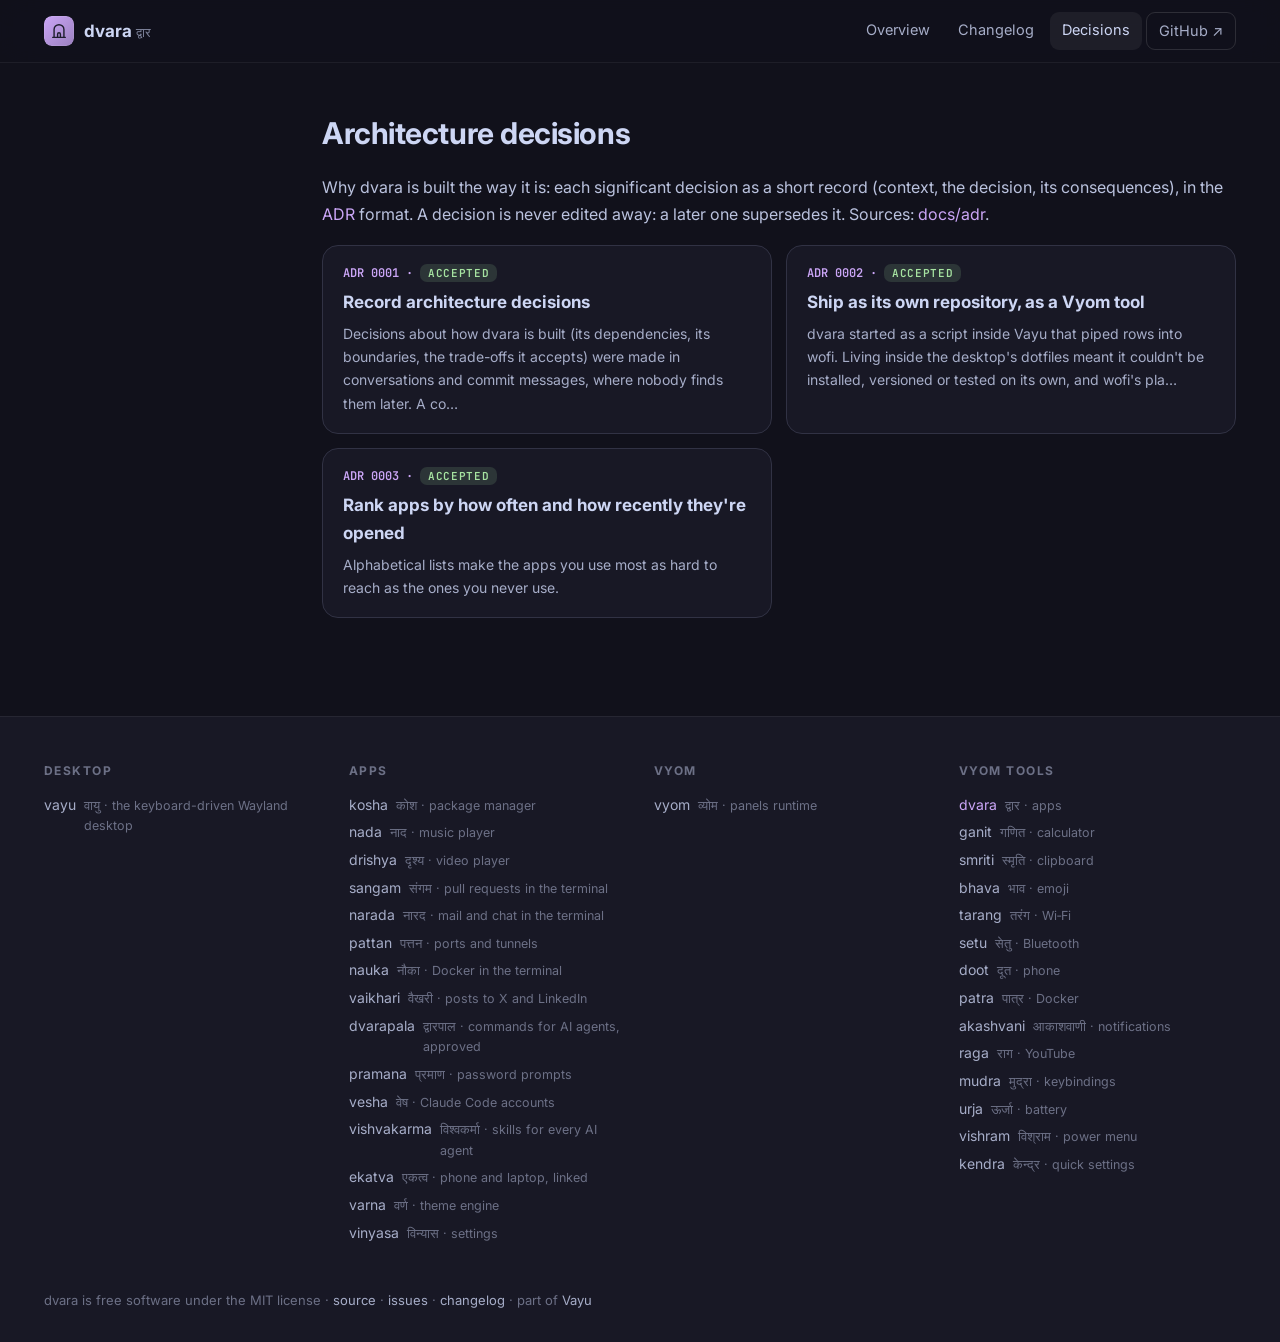
==== docs/adr/index.html @ 8b4deb05 "New names for five tools: akashvani, vishvakarma, dvarapala, narada, vaikhari suchana is akashvani, " ====
<!doctype html>
<html lang="en">
<head>
<meta charset="utf-8">
<meta name="viewport" content="width=device-width, initial-scale=1">
<title>Decisions · dvara</title>
<meta name="description" content="App launcher: your most-used apps first, app actions, running windows, run a command.">
<meta property="og:title" content="Decisions · dvara">
<meta property="og:description" content="App launcher: your most-used apps first, app actions, running windows, run a command.">
<meta name="theme-color" content="#11111b">
<link rel="icon" href="../assets/logo.svg" type="image/svg+xml">
<link rel="preconnect" href="https://fonts.googleapis.com">
<link href="https://fonts.googleapis.com/css2?family=Inter:wght@400;500;600;700;800&family=JetBrains+Mono:wght@400;600&display=swap" rel="stylesheet">
<link rel="stylesheet" href="../assets/site.css">
<style>:root{--accent:#cba6f7;--glow:#cba6f733}</style>
</head>
<body>
<header class="top"><div class="in">
<a class="brand" href="../index.html"><img src="../assets/logo.svg" alt=""><span>dvara <small>द्वार</small></span></a>
<nav><a href="../index.html" class="">Overview</a><a href="../changelog.html" class="">Changelog</a><a href="../adr/index.html" class="on hide">Decisions</a><a class="gh" href="https://github.com/Theyashsawarkar/dvara">GitHub ↗</a></nav></div></header>

<div class="wrap"><aside class="toc"></aside><article>
<h2>Architecture decisions</h2><p>Why dvara is built the way it is: each significant decision as a short record (context, the decision, its consequences), in the <a href="https://cognitect.com/blog/2011/11/15/documenting-architecture-decisions">ADR</a> format. A decision is never edited away: a later one supersedes it. Sources: <a href="https://github.com/Theyashsawarkar/dvara/tree/main/docs/adr">docs/adr</a>.</p><div class="cards"><a class="card" href="0001-record-architecture-decisions.html"><div class="n">ADR 0001 · <span class="status accepted">Accepted</span></div><h3>Record architecture decisions</h3><p>Decisions about how dvara is built (its dependencies, its boundaries, the trade-offs it accepts) were made in conversations and commit messages, where nobody finds them later. A co…</p></a><a class="card" href="0002-own-repository-as-a-vyom-tool.html"><div class="n">ADR 0002 · <span class="status accepted">Accepted</span></div><h3>Ship as its own repository, as a Vyom tool</h3><p>dvara started as a script inside Vayu that piped rows into wofi. Living inside the desktop&#x27;s dotfiles meant it couldn&#x27;t be installed, versioned or tested on its own, and wofi&#x27;s pla…</p></a><a class="card" href="0003-rank-by-frecency.html"><div class="n">ADR 0003 · <span class="status accepted">Accepted</span></div><h3>Rank apps by how often and how recently they&#x27;re opened</h3><p>Alphabetical lists make the apps you use most as hard to reach as the ones you never use.</p></a></div>
</article></div>
<footer><div class="in"><div><h4>Desktop</h4><a href="https://theyashsawarkar.github.io/vayu/" class="">vayu <span>वायु · the keyboard-driven Wayland desktop</span></a></div><div><h4>Apps</h4><a href="https://theyashsawarkar.github.io/kosha/" class="">kosha <span>कोश · package manager</span></a><a href="https://theyashsawarkar.github.io/nada/" class="">nada <span>नाद · music player</span></a><a href="https://theyashsawarkar.github.io/drishya/" class="">drishya <span>दृश्य · video player</span></a><a href="https://theyashsawarkar.github.io/sangam/" class="">sangam <span>संगम · pull requests in the terminal</span></a><a href="https://theyashsawarkar.github.io/narada/" class="">narada <span>नारद · mail and chat in the terminal</span></a><a href="https://theyashsawarkar.github.io/pattan/" class="">pattan <span>पत्तन · ports and tunnels</span></a><a href="https://theyashsawarkar.github.io/nauka/" class="">nauka <span>नौका · Docker in the terminal</span></a><a href="https://theyashsawarkar.github.io/vaikhari/" class="">vaikhari <span>वैखरी · posts to X and LinkedIn</span></a><a href="https://theyashsawarkar.github.io/dvarapala/" class="">dvarapala <span>द्वारपाल · commands for AI agents, approved</span></a><a href="https://theyashsawarkar.github.io/pramana/" class="">pramana <span>प्रमाण · password prompts</span></a><a href="https://theyashsawarkar.github.io/vesha/" class="">vesha <span>वेष · Claude Code accounts</span></a><a href="https://theyashsawarkar.github.io/vishvakarma/" class="">vishvakarma <span>विश्वकर्मा · skills for every AI agent</span></a><a href="https://theyashsawarkar.github.io/ekatva/" class="">ekatva <span>एकत्व · phone and laptop, linked</span></a><a href="https://theyashsawarkar.github.io/varna/" class="">varna <span>वर्ण · theme engine</span></a><a href="https://theyashsawarkar.github.io/vinyasa/" class="">vinyasa <span>विन्यास · settings</span></a></div><div><h4>Vyom</h4><a href="https://theyashsawarkar.github.io/vyom/" class="">vyom <span>व्योम · panels runtime</span></a></div><div><h4>Vyom tools</h4><a href="https://theyashsawarkar.github.io/dvara/" class="me">dvara <span>द्वार · apps</span></a><a href="https://theyashsawarkar.github.io/ganit/" class="">ganit <span>गणित · calculator</span></a><a href="https://theyashsawarkar.github.io/smriti/" class="">smriti <span>स्मृति · clipboard</span></a><a href="https://theyashsawarkar.github.io/bhava/" class="">bhava <span>भाव · emoji</span></a><a href="https://theyashsawarkar.github.io/tarang/" class="">tarang <span>तरंग · Wi‑Fi</span></a><a href="https://theyashsawarkar.github.io/setu/" class="">setu <span>सेतु · Bluetooth</span></a><a href="https://theyashsawarkar.github.io/doot/" class="">doot <span>दूत · phone</span></a><a href="https://theyashsawarkar.github.io/patra/" class="">patra <span>पात्र · Docker</span></a><a href="https://theyashsawarkar.github.io/akashvani/" class="">akashvani <span>आकाशवाणी · notifications</span></a><a href="https://theyashsawarkar.github.io/raga/" class="">raga <span>राग · YouTube</span></a><a href="https://theyashsawarkar.github.io/mudra/" class="">mudra <span>मुद्रा · keybindings</span></a><a href="https://theyashsawarkar.github.io/urja/" class="">urja <span>ऊर्जा · battery</span></a><a href="https://theyashsawarkar.github.io/vishram/" class="">vishram <span>विश्राम · power menu</span></a><a href="https://theyashsawarkar.github.io/kendra/" class="">kendra <span>केन्द्र · quick settings</span></a></div></div>
<div class="bottom">dvara is free software under the MIT license · <a href="https://github.com/Theyashsawarkar/dvara">source</a> · <a href="https://github.com/Theyashsawarkar/dvara/issues">issues</a> · <a href="../changelog.html">changelog</a> · part of <a href="https://theyashsawarkar.github.io/vayu/">Vayu</a></div></footer>
<script>
document.querySelectorAll('pre.code').forEach(p=>{const b=document.createElement('button');b.className='copy';b.textContent='Copy';
b.onclick=()=>{navigator.clipboard.writeText(p.innerText.replace(/^Copy/,'')).then(()=>{b.textContent='Copied';setTimeout(()=>b.textContent='Copy',1200)})};p.appendChild(b)});
const links=[...document.querySelectorAll('.toc a')];if(links.length){const hs=links.map(a=>document.getElementById(a.hash.slice(1))).filter(Boolean);
const on=()=>{let cur=hs[0];for(const h of hs){if(h.getBoundingClientRect().top<120)cur=h}links.forEach(a=>a.classList.toggle('on',cur&&a.hash==='#'+cur.id))};
addEventListener('scroll',on,{passive:true});on()}
</script>
</body>
</html>
---- docs/assets/site.css ----
:root{--crust:#11111b;--mantle:#181825;--base:#1e1e2e;--s0:#313244;--s1:#45475a;--ov0:#6c7086;--ov1:#7f849c;
--sub0:#a6adc8;--sub1:#bac2de;--text:#cdd6f4;--mauve:#cba6f7;--green:#a6e3a1;--peach:#fab387;--red:#f38ba8;--blue:#89b4fa;
--ui:"Inter","Segoe UI",system-ui,sans-serif;--mono:"JetBrains Mono","JetBrainsMono Nerd Font",ui-monospace,monospace}
*{box-sizing:border-box}html{scroll-behavior:smooth;scroll-padding-top:76px}
body{margin:0;background:var(--crust);color:var(--text);font:16px/1.65 var(--ui);-webkit-font-smoothing:antialiased}
a{color:var(--accent);text-decoration:none}a:hover{text-decoration:underline}
code{font:.86em var(--mono);background:rgba(255,255,255,.06);border:1px solid rgba(255,255,255,.07);padding:.12em .4em;border-radius:6px;color:var(--sub1)}
img{max-width:100%;height:auto}
/* nav */
.top{position:sticky;top:0;z-index:20;backdrop-filter:blur(18px) saturate(1.4);-webkit-backdrop-filter:blur(18px) saturate(1.4);
background:rgba(17,17,27,.72);border-bottom:1px solid rgba(255,255,255,.06)}
.top .in{max-width:1240px;margin:0 auto;padding:12px 24px;display:flex;align-items:center;gap:22px}
.brand{display:flex;align-items:center;gap:10px;font-weight:700;font-size:17px;color:var(--text)}
.brand img{width:30px;height:30px;border-radius:8px}.brand small{font-weight:500;color:var(--ov1);font-size:13px}
.top nav{display:flex;gap:4px;margin-left:auto;flex-wrap:wrap}
.top nav a{color:var(--sub0);padding:6px 12px;border-radius:9px;font-size:14.5px}
.top nav a:hover,.top nav a.on{background:rgba(255,255,255,.06);color:var(--text);text-decoration:none}
.top nav a.gh{border:1px solid rgba(255,255,255,.12)}
/* hero */
.hero{position:relative;overflow:hidden;border-bottom:1px solid rgba(255,255,255,.05)}
.hero:before{content:"";position:absolute;inset:-40% -10% auto;height:640px;
background:radial-gradient(600px 300px at 20% 30%,var(--glow),transparent 70%),radial-gradient(500px 300px at 85% 10%,rgba(137,180,250,.18),transparent 70%);pointer-events:none}
.hero .in{position:relative;max-width:1240px;margin:0 auto;padding:72px 24px 56px;display:grid;grid-template-columns:minmax(0,1fr) auto;gap:40px;align-items:center}
.eyebrow{font:600 13px var(--mono);letter-spacing:.14em;text-transform:uppercase;color:var(--accent)}
.hero h1{font-size:clamp(40px,6vw,64px);line-height:1.04;margin:12px 0 6px;letter-spacing:-.03em}
.hero .sa{font-size:22px;color:var(--accent);margin-bottom:18px}.hero .sa span{color:var(--ov1)}
.hero p.lead{font-size:19px;color:var(--sub0);max-width:720px;margin:0 0 26px}
.cta{display:flex;gap:10px;flex-wrap:wrap}
.btn{display:inline-flex;align-items:center;gap:8px;padding:11px 18px;border-radius:12px;font-weight:600;font-size:15px;border:1px solid rgba(255,255,255,.12);color:var(--text);background:rgba(255,255,255,.04)}
.btn:hover{text-decoration:none;background:rgba(255,255,255,.08)}
.btn.primary{background:var(--accent);color:var(--crust);border-color:transparent}.btn.primary:hover{filter:brightness(1.06)}
.hero .logo{width:180px;height:180px;filter:drop-shadow(0 24px 48px var(--glow))}
.meta{display:flex;gap:18px;flex-wrap:wrap;margin-top:22px;color:var(--ov1);font-size:14px}.meta b{color:var(--sub1);font-weight:600}
/* layout */
.wrap{max-width:1240px;margin:0 auto;padding:40px 24px 80px;display:grid;grid-template-columns:230px minmax(0,1fr);gap:48px}
.toc{position:sticky;top:84px;align-self:start;max-height:calc(100vh - 100px);overflow:auto;font-size:14px;padding-right:6px}
.toc b{display:block;font-size:11.5px;letter-spacing:.12em;text-transform:uppercase;color:var(--ov0);margin:0 0 10px}
.toc a{display:block;color:var(--sub0);padding:4px 10px;border-left:2px solid var(--s0)}
.toc a.l3{padding-left:22px;font-size:13px;color:var(--ov1)}
.toc a:hover,.toc a.on{color:var(--text);border-left-color:var(--accent);text-decoration:none}
article{min-width:0}
article h2{font-size:30px;letter-spacing:-.015em;margin:56px 0 14px;padding-top:6px}
article h2:first-child{margin-top:0}
article h3{font-size:20px;margin:34px 0 10px}article h4{font-size:16px;margin:24px 0 8px;color:var(--sub1)}
article p,article li{color:var(--sub1)}
article .anchor{opacity:0;margin-left:-22px;width:22px;display:inline-block;color:var(--ov0)}
article h2:hover .anchor,article h3:hover .anchor{opacity:1;text-decoration:none}
article ul,article ol{padding-left:22px}article li{margin:5px 0}
article img{border-radius:14px;border:1px solid rgba(255,255,255,.07)}
article p[align=center]{text-align:center}article p[align=center] img{margin:6px 0}
article blockquote{margin:22px 0;padding:14px 20px;border-left:3px solid var(--accent);background:rgba(255,255,255,.03);border-radius:0 12px 12px 0}
article blockquote p{margin:0;color:var(--sub0);font-style:italic}
pre.code{position:relative;background:var(--mantle);border:1px solid var(--s0);border-radius:14px;padding:16px 18px;overflow:auto;font:13.5px/1.6 var(--mono);color:var(--sub1)}
pre.code code{background:none;border:0;padding:0;font-size:inherit;color:inherit}
pre.code .copy{position:absolute;top:8px;right:8px;font:600 11px var(--ui);padding:4px 9px;border-radius:7px;border:1px solid var(--s1);background:var(--base);color:var(--sub0);cursor:pointer;opacity:0;transition:.15s}
pre.code:hover .copy{opacity:1}
.table{overflow:auto;margin:16px 0;border:1px solid var(--s0);border-radius:14px}
table{border-collapse:collapse;width:100%;font-size:14.5px}
th{text-align:left;background:var(--mantle);color:var(--sub1);font-weight:600;padding:10px 14px;border-bottom:1px solid var(--s0)}
td{padding:9px 14px;border-bottom:1px solid rgba(49,50,68,.6);color:var(--sub1);vertical-align:top}tr:last-child td{border-bottom:0}
td code{white-space:nowrap}
/* changelog */
.release{position:relative;padding:0 0 8px 28px;border-left:2px solid var(--s0);margin-left:6px}
.release:before{content:"";position:absolute;left:-7px;top:10px;width:12px;height:12px;border-radius:50%;background:var(--accent);box-shadow:0 0 0 4px var(--crust)}
.release h2{margin-top:0;font-size:24px}.release h2 .date{font:500 14px var(--mono);color:var(--ov1);margin-left:10px}
.release .tag{font:600 12px var(--mono);padding:2px 8px;border-radius:7px;background:rgba(255,255,255,.06);color:var(--accent);margin-left:8px;vertical-align:3px}
/* adr */
.cards{display:grid;grid-template-columns:repeat(auto-fill,minmax(300px,1fr));gap:14px;margin:18px 0}
.card{display:block;background:var(--mantle);border:1px solid var(--s0);border-radius:16px;padding:18px 20px;color:var(--text)}
.card:hover{border-color:var(--accent);text-decoration:none;transform:translateY(-1px)}
.card .n{font:600 12px var(--mono);color:var(--accent)}.card h3{margin:6px 0 6px;font-size:17px}.card p{margin:0;color:var(--sub0);font-size:14px}
.status{display:inline-block;font:600 11px var(--mono);padding:2px 8px;border-radius:7px;background:rgba(166,227,161,.14);color:var(--green);text-transform:uppercase;letter-spacing:.06em}
.status.superseded,.status.deprecated{background:rgba(250,179,135,.14);color:var(--peach)}.status.proposed{background:rgba(137,180,250,.14);color:var(--blue)}
/* footer */
footer{border-top:1px solid rgba(255,255,255,.06);background:var(--mantle)}
footer .in{max-width:1240px;margin:0 auto;padding:44px 24px;display:grid;grid-template-columns:repeat(auto-fit,minmax(200px,1fr));gap:28px}
footer h4{margin:0 0 10px;font-size:12px;letter-spacing:.12em;text-transform:uppercase;color:var(--ov0)}
footer a{display:flex;gap:8px;align-items:baseline;color:var(--sub0);font-size:14px;padding:2px 0}footer a span{color:var(--ov0);font-size:12.5px}
footer a.me{color:var(--accent)}
footer .bottom{max-width:1240px;margin:0 auto;padding:0 24px 30px;color:var(--ov0);font-size:13px}
footer .bottom a{display:inline;padding:0;font-size:13px}
@media(max-width:900px){.wrap{grid-template-columns:1fr}.toc{display:none}.hero .in{grid-template-columns:1fr}.hero .logo{width:110px;height:110px;order:-1}
.top nav a:not(.gh){padding:6px 8px}}
@media(max-width:560px){.top nav a.hide{display:none}.hero .in{padding:44px 16px 36px}.wrap{padding:28px 16px 60px}}
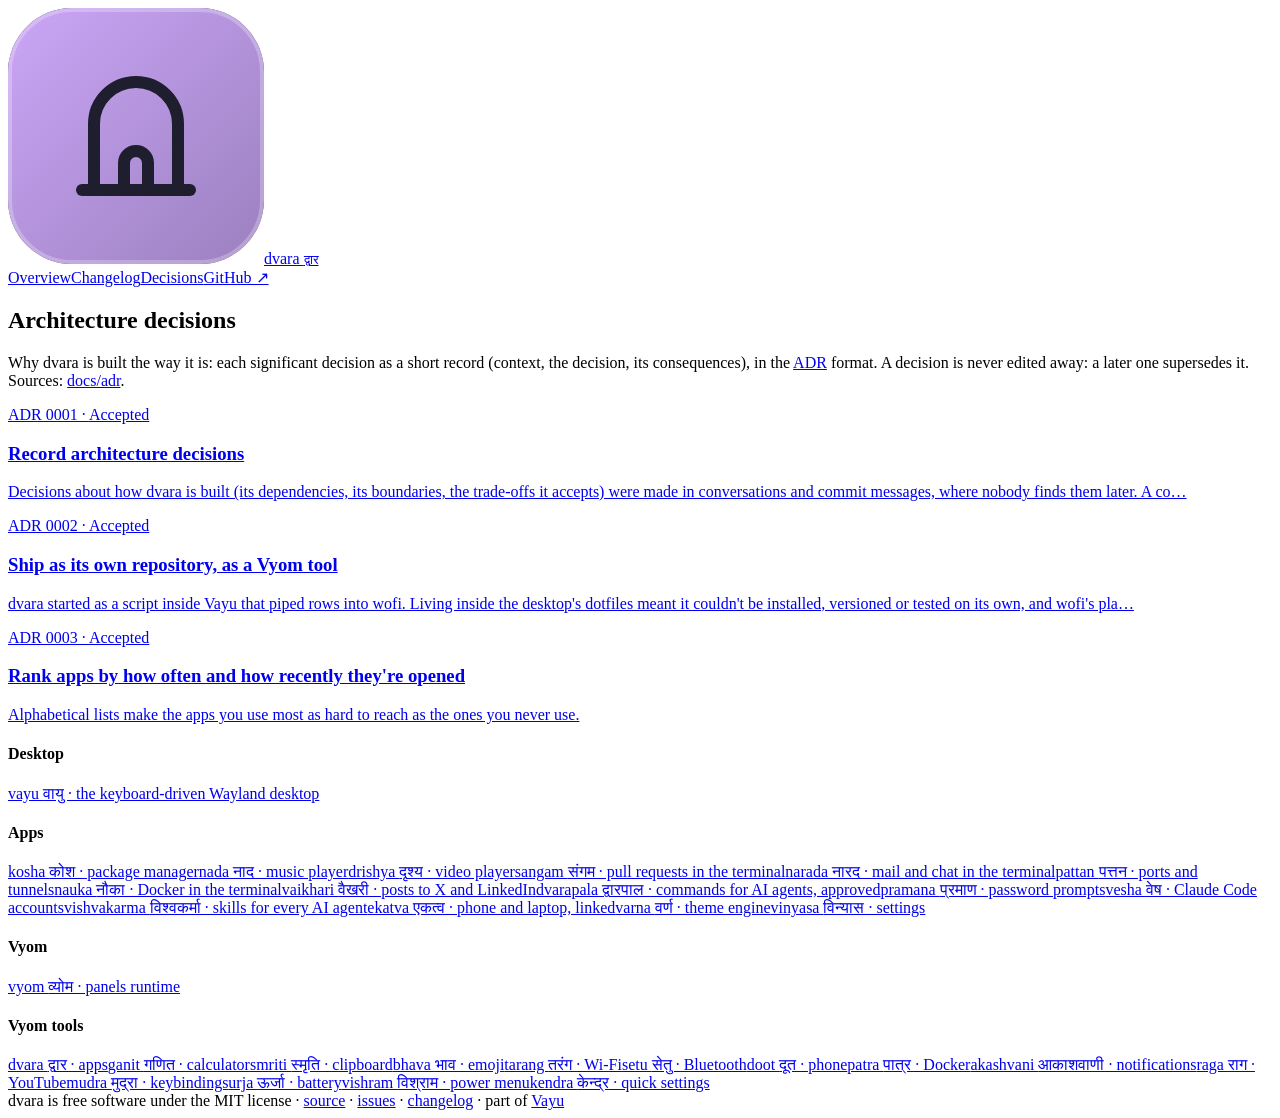
==== commit 48aadd14: "v0.2.0: a dock of most-used apps, highlighted matches, switch to running apps With an empty search, " ====
--- a/docs/adr/index.html
+++ b/docs/adr/index.html
@@ -4,9 +4,9 @@
 <meta charset="utf-8">
 <meta name="viewport" content="width=device-width, initial-scale=1">
 <title>Decisions · dvara</title>
-<meta name="description" content="App launcher: your most-used apps first, app actions, running windows, run a command.">
+<meta name="description" content="App launcher: a dock of your most-used apps, matched letters highlighted, switch to running apps, app actions, run a command.">
 <meta property="og:title" content="Decisions · dvara">
-<meta property="og:description" content="App launcher: your most-used apps first, app actions, running windows, run a command.">
+<meta property="og:description" content="App launcher: a dock of your most-used apps, matched letters highlighted, switch to running apps, app actions, run a command.">
 <meta name="theme-color" content="#11111b">
 <link rel="icon" href="../assets/logo.svg" type="image/svg+xml">
 <link rel="preconnect" href="https://fonts.googleapis.com">
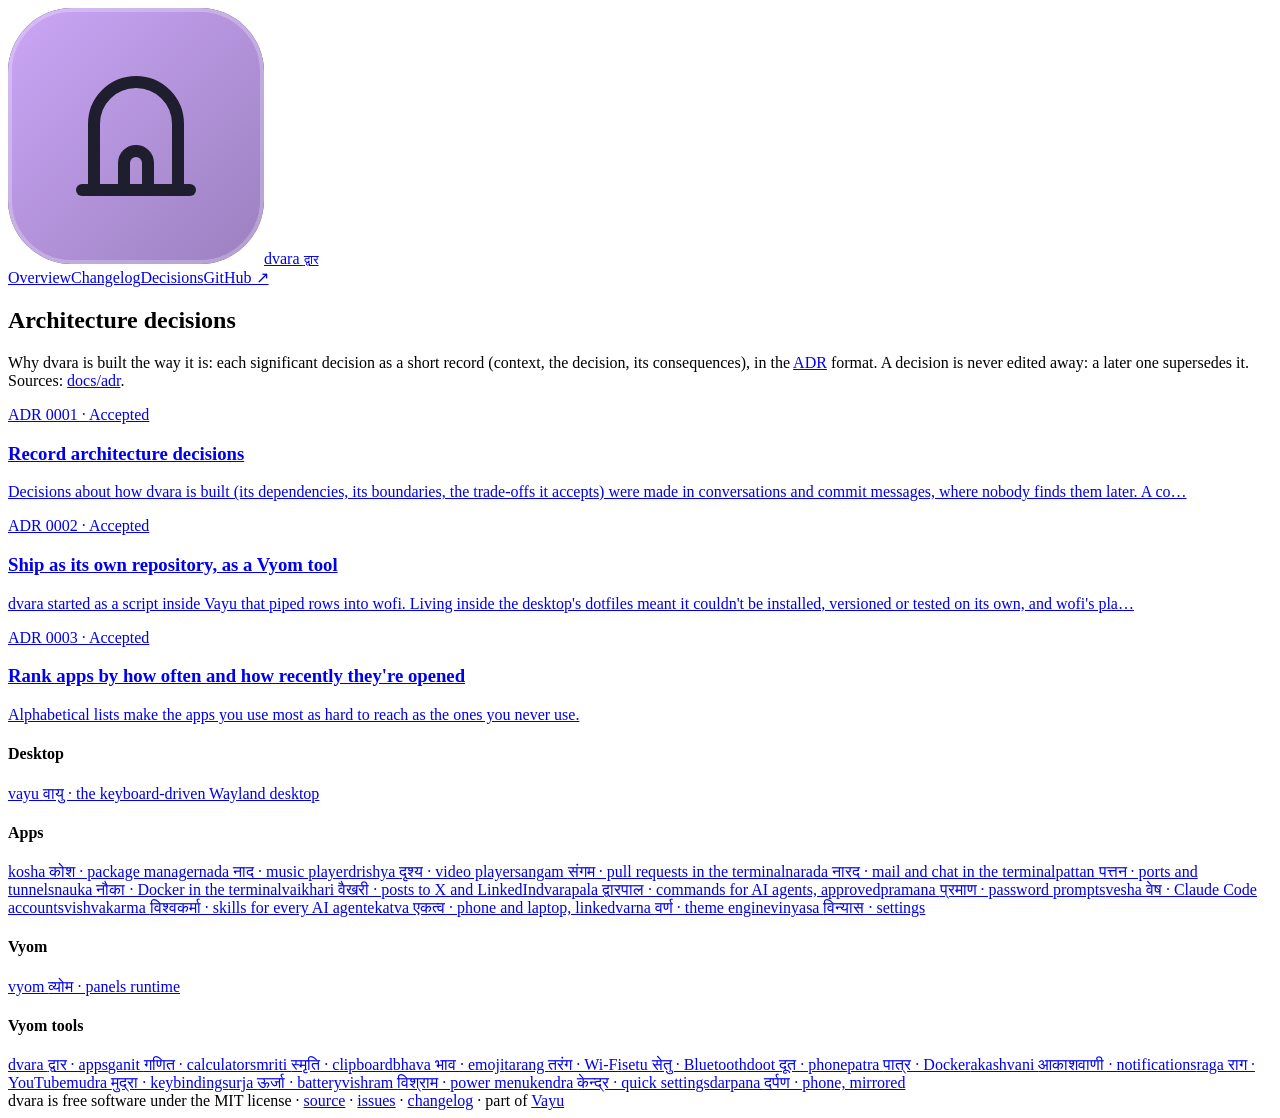
==== commit 10b9b0b5: "v0.3.1: Apps open in their own systemd scope Co-Authored-By: Claude Opus 5.5 <noreply@anthropic.com>" ====
--- a/docs/adr/index.html
+++ b/docs/adr/index.html
@@ -22,7 +22,7 @@
 <div class="wrap"><aside class="toc"></aside><article>
 <h2>Architecture decisions</h2><p>Why dvara is built the way it is: each significant decision as a short record (context, the decision, its consequences), in the <a href="https://cognitect.com/blog/2011/11/15/documenting-architecture-decisions">ADR</a> format. A decision is never edited away: a later one supersedes it. Sources: <a href="https://github.com/Theyashsawarkar/dvara/tree/main/docs/adr">docs/adr</a>.</p><div class="cards"><a class="card" href="0001-record-architecture-decisions.html"><div class="n">ADR 0001 · <span class="status accepted">Accepted</span></div><h3>Record architecture decisions</h3><p>Decisions about how dvara is built (its dependencies, its boundaries, the trade-offs it accepts) were made in conversations and commit messages, where nobody finds them later. A co…</p></a><a class="card" href="0002-own-repository-as-a-vyom-tool.html"><div class="n">ADR 0002 · <span class="status accepted">Accepted</span></div><h3>Ship as its own repository, as a Vyom tool</h3><p>dvara started as a script inside Vayu that piped rows into wofi. Living inside the desktop&#x27;s dotfiles meant it couldn&#x27;t be installed, versioned or tested on its own, and wofi&#x27;s pla…</p></a><a class="card" href="0003-rank-by-frecency.html"><div class="n">ADR 0003 · <span class="status accepted">Accepted</span></div><h3>Rank apps by how often and how recently they&#x27;re opened</h3><p>Alphabetical lists make the apps you use most as hard to reach as the ones you never use.</p></a></div>
 </article></div>
-<footer><div class="in"><div><h4>Desktop</h4><a href="https://theyashsawarkar.github.io/vayu/" class="">vayu <span>वायु · the keyboard-driven Wayland desktop</span></a></div><div><h4>Apps</h4><a href="https://theyashsawarkar.github.io/kosha/" class="">kosha <span>कोश · package manager</span></a><a href="https://theyashsawarkar.github.io/nada/" class="">nada <span>नाद · music player</span></a><a href="https://theyashsawarkar.github.io/drishya/" class="">drishya <span>दृश्य · video player</span></a><a href="https://theyashsawarkar.github.io/sangam/" class="">sangam <span>संगम · pull requests in the terminal</span></a><a href="https://theyashsawarkar.github.io/narada/" class="">narada <span>नारद · mail and chat in the terminal</span></a><a href="https://theyashsawarkar.github.io/pattan/" class="">pattan <span>पत्तन · ports and tunnels</span></a><a href="https://theyashsawarkar.github.io/nauka/" class="">nauka <span>नौका · Docker in the terminal</span></a><a href="https://theyashsawarkar.github.io/vaikhari/" class="">vaikhari <span>वैखरी · posts to X and LinkedIn</span></a><a href="https://theyashsawarkar.github.io/dvarapala/" class="">dvarapala <span>द्वारपाल · commands for AI agents, approved</span></a><a href="https://theyashsawarkar.github.io/pramana/" class="">pramana <span>प्रमाण · password prompts</span></a><a href="https://theyashsawarkar.github.io/vesha/" class="">vesha <span>वेष · Claude Code accounts</span></a><a href="https://theyashsawarkar.github.io/vishvakarma/" class="">vishvakarma <span>विश्वकर्मा · skills for every AI agent</span></a><a href="https://theyashsawarkar.github.io/ekatva/" class="">ekatva <span>एकत्व · phone and laptop, linked</span></a><a href="https://theyashsawarkar.github.io/varna/" class="">varna <span>वर्ण · theme engine</span></a><a href="https://theyashsawarkar.github.io/vinyasa/" class="">vinyasa <span>विन्यास · settings</span></a></div><div><h4>Vyom</h4><a href="https://theyashsawarkar.github.io/vyom/" class="">vyom <span>व्योम · panels runtime</span></a></div><div><h4>Vyom tools</h4><a href="https://theyashsawarkar.github.io/dvara/" class="me">dvara <span>द्वार · apps</span></a><a href="https://theyashsawarkar.github.io/ganit/" class="">ganit <span>गणित · calculator</span></a><a href="https://theyashsawarkar.github.io/smriti/" class="">smriti <span>स्मृति · clipboard</span></a><a href="https://theyashsawarkar.github.io/bhava/" class="">bhava <span>भाव · emoji</span></a><a href="https://theyashsawarkar.github.io/tarang/" class="">tarang <span>तरंग · Wi‑Fi</span></a><a href="https://theyashsawarkar.github.io/setu/" class="">setu <span>सेतु · Bluetooth</span></a><a href="https://theyashsawarkar.github.io/doot/" class="">doot <span>दूत · phone</span></a><a href="https://theyashsawarkar.github.io/patra/" class="">patra <span>पात्र · Docker</span></a><a href="https://theyashsawarkar.github.io/akashvani/" class="">akashvani <span>आकाशवाणी · notifications</span></a><a href="https://theyashsawarkar.github.io/raga/" class="">raga <span>राग · YouTube</span></a><a href="https://theyashsawarkar.github.io/mudra/" class="">mudra <span>मुद्रा · keybindings</span></a><a href="https://theyashsawarkar.github.io/urja/" class="">urja <span>ऊर्जा · battery</span></a><a href="https://theyashsawarkar.github.io/vishram/" class="">vishram <span>विश्राम · power menu</span></a><a href="https://theyashsawarkar.github.io/kendra/" class="">kendra <span>केन्द्र · quick settings</span></a></div></div>
+<footer><div class="in"><div><h4>Desktop</h4><a href="https://theyashsawarkar.github.io/vayu/" class="">vayu <span>वायु · the keyboard-driven Wayland desktop</span></a></div><div><h4>Apps</h4><a href="https://theyashsawarkar.github.io/kosha/" class="">kosha <span>कोश · package manager</span></a><a href="https://theyashsawarkar.github.io/nada/" class="">nada <span>नाद · music player</span></a><a href="https://theyashsawarkar.github.io/drishya/" class="">drishya <span>दृश्य · video player</span></a><a href="https://theyashsawarkar.github.io/sangam/" class="">sangam <span>संगम · pull requests in the terminal</span></a><a href="https://theyashsawarkar.github.io/narada/" class="">narada <span>नारद · mail and chat in the terminal</span></a><a href="https://theyashsawarkar.github.io/pattan/" class="">pattan <span>पत्तन · ports and tunnels</span></a><a href="https://theyashsawarkar.github.io/nauka/" class="">nauka <span>नौका · Docker in the terminal</span></a><a href="https://theyashsawarkar.github.io/vaikhari/" class="">vaikhari <span>वैखरी · posts to X and LinkedIn</span></a><a href="https://theyashsawarkar.github.io/dvarapala/" class="">dvarapala <span>द्वारपाल · commands for AI agents, approved</span></a><a href="https://theyashsawarkar.github.io/pramana/" class="">pramana <span>प्रमाण · password prompts</span></a><a href="https://theyashsawarkar.github.io/vesha/" class="">vesha <span>वेष · Claude Code accounts</span></a><a href="https://theyashsawarkar.github.io/vishvakarma/" class="">vishvakarma <span>विश्वकर्मा · skills for every AI agent</span></a><a href="https://theyashsawarkar.github.io/ekatva/" class="">ekatva <span>एकत्व · phone and laptop, linked</span></a><a href="https://theyashsawarkar.github.io/varna/" class="">varna <span>वर्ण · theme engine</span></a><a href="https://theyashsawarkar.github.io/vinyasa/" class="">vinyasa <span>विन्यास · settings</span></a></div><div><h4>Vyom</h4><a href="https://theyashsawarkar.github.io/vyom/" class="">vyom <span>व्योम · panels runtime</span></a></div><div><h4>Vyom tools</h4><a href="https://theyashsawarkar.github.io/dvara/" class="me">dvara <span>द्वार · apps</span></a><a href="https://theyashsawarkar.github.io/ganit/" class="">ganit <span>गणित · calculator</span></a><a href="https://theyashsawarkar.github.io/smriti/" class="">smriti <span>स्मृति · clipboard</span></a><a href="https://theyashsawarkar.github.io/bhava/" class="">bhava <span>भाव · emoji</span></a><a href="https://theyashsawarkar.github.io/tarang/" class="">tarang <span>तरंग · Wi‑Fi</span></a><a href="https://theyashsawarkar.github.io/setu/" class="">setu <span>सेतु · Bluetooth</span></a><a href="https://theyashsawarkar.github.io/doot/" class="">doot <span>दूत · phone</span></a><a href="https://theyashsawarkar.github.io/patra/" class="">patra <span>पात्र · Docker</span></a><a href="https://theyashsawarkar.github.io/akashvani/" class="">akashvani <span>आकाशवाणी · notifications</span></a><a href="https://theyashsawarkar.github.io/raga/" class="">raga <span>राग · YouTube</span></a><a href="https://theyashsawarkar.github.io/mudra/" class="">mudra <span>मुद्रा · keybindings</span></a><a href="https://theyashsawarkar.github.io/urja/" class="">urja <span>ऊर्जा · battery</span></a><a href="https://theyashsawarkar.github.io/vishram/" class="">vishram <span>विश्राम · power menu</span></a><a href="https://theyashsawarkar.github.io/kendra/" class="">kendra <span>केन्द्र · quick settings</span></a><a href="https://theyashsawarkar.github.io/darpana/" class="">darpana <span>दर्पण · phone, mirrored</span></a></div></div>
 <div class="bottom">dvara is free software under the MIT license · <a href="https://github.com/Theyashsawarkar/dvara">source</a> · <a href="https://github.com/Theyashsawarkar/dvara/issues">issues</a> · <a href="../changelog.html">changelog</a> · part of <a href="https://theyashsawarkar.github.io/vayu/">Vayu</a></div></footer>
 <script>
 document.querySelectorAll('pre.code').forEach(p=>{const b=document.createElement('button');b.className='copy';b.textContent='Copy';
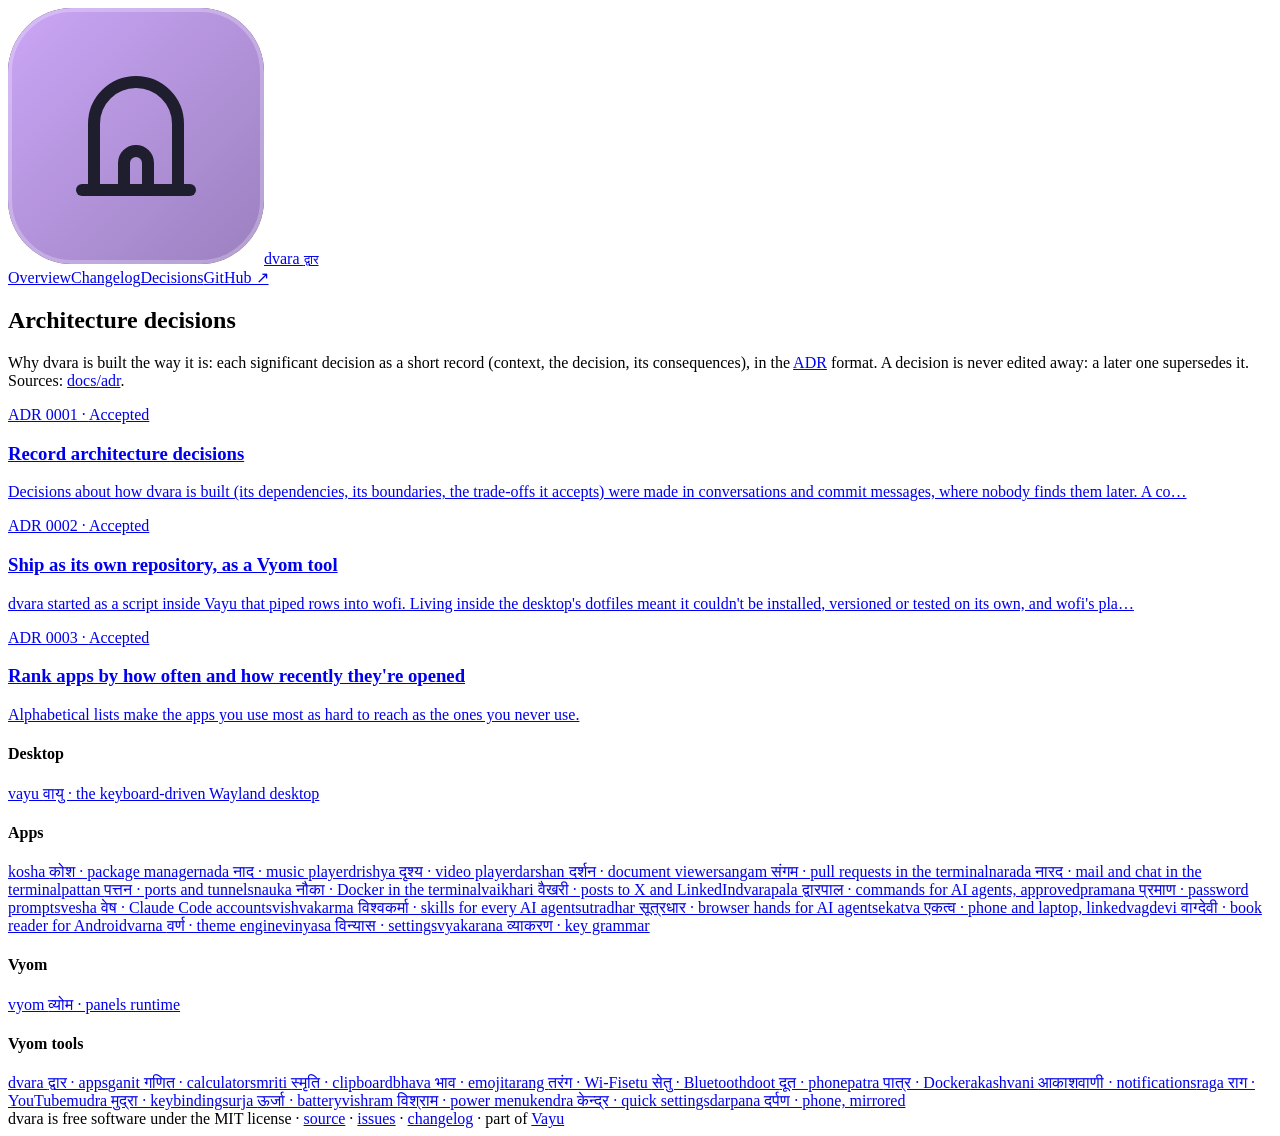
==== commit d2154663: "The website moves to dvara.theyashsawarkar.dev Every Vayu tool's site now has its own address on the" ====
--- a/docs/adr/index.html
+++ b/docs/adr/index.html
@@ -22,8 +22,8 @@
 <div class="wrap"><aside class="toc"></aside><article>
 <h2>Architecture decisions</h2><p>Why dvara is built the way it is: each significant decision as a short record (context, the decision, its consequences), in the <a href="https://cognitect.com/blog/2011/11/15/documenting-architecture-decisions">ADR</a> format. A decision is never edited away: a later one supersedes it. Sources: <a href="https://github.com/Theyashsawarkar/dvara/tree/main/docs/adr">docs/adr</a>.</p><div class="cards"><a class="card" href="0001-record-architecture-decisions.html"><div class="n">ADR 0001 · <span class="status accepted">Accepted</span></div><h3>Record architecture decisions</h3><p>Decisions about how dvara is built (its dependencies, its boundaries, the trade-offs it accepts) were made in conversations and commit messages, where nobody finds them later. A co…</p></a><a class="card" href="0002-own-repository-as-a-vyom-tool.html"><div class="n">ADR 0002 · <span class="status accepted">Accepted</span></div><h3>Ship as its own repository, as a Vyom tool</h3><p>dvara started as a script inside Vayu that piped rows into wofi. Living inside the desktop&#x27;s dotfiles meant it couldn&#x27;t be installed, versioned or tested on its own, and wofi&#x27;s pla…</p></a><a class="card" href="0003-rank-by-frecency.html"><div class="n">ADR 0003 · <span class="status accepted">Accepted</span></div><h3>Rank apps by how often and how recently they&#x27;re opened</h3><p>Alphabetical lists make the apps you use most as hard to reach as the ones you never use.</p></a></div>
 </article></div>
-<footer><div class="in"><div><h4>Desktop</h4><a href="https://theyashsawarkar.github.io/vayu/" class="">vayu <span>वायु · the keyboard-driven Wayland desktop</span></a></div><div><h4>Apps</h4><a href="https://theyashsawarkar.github.io/kosha/" class="">kosha <span>कोश · package manager</span></a><a href="https://theyashsawarkar.github.io/nada/" class="">nada <span>नाद · music player</span></a><a href="https://theyashsawarkar.github.io/drishya/" class="">drishya <span>दृश्य · video player</span></a><a href="https://theyashsawarkar.github.io/sangam/" class="">sangam <span>संगम · pull requests in the terminal</span></a><a href="https://theyashsawarkar.github.io/narada/" class="">narada <span>नारद · mail and chat in the terminal</span></a><a href="https://theyashsawarkar.github.io/pattan/" class="">pattan <span>पत्तन · ports and tunnels</span></a><a href="https://theyashsawarkar.github.io/nauka/" class="">nauka <span>नौका · Docker in the terminal</span></a><a href="https://theyashsawarkar.github.io/vaikhari/" class="">vaikhari <span>वैखरी · posts to X and LinkedIn</span></a><a href="https://theyashsawarkar.github.io/dvarapala/" class="">dvarapala <span>द्वारपाल · commands for AI agents, approved</span></a><a href="https://theyashsawarkar.github.io/pramana/" class="">pramana <span>प्रमाण · password prompts</span></a><a href="https://theyashsawarkar.github.io/vesha/" class="">vesha <span>वेष · Claude Code accounts</span></a><a href="https://theyashsawarkar.github.io/vishvakarma/" class="">vishvakarma <span>विश्वकर्मा · skills for every AI agent</span></a><a href="https://theyashsawarkar.github.io/ekatva/" class="">ekatva <span>एकत्व · phone and laptop, linked</span></a><a href="https://theyashsawarkar.github.io/varna/" class="">varna <span>वर्ण · theme engine</span></a><a href="https://theyashsawarkar.github.io/vinyasa/" class="">vinyasa <span>विन्यास · settings</span></a></div><div><h4>Vyom</h4><a href="https://theyashsawarkar.github.io/vyom/" class="">vyom <span>व्योम · panels runtime</span></a></div><div><h4>Vyom tools</h4><a href="https://theyashsawarkar.github.io/dvara/" class="me">dvara <span>द्वार · apps</span></a><a href="https://theyashsawarkar.github.io/ganit/" class="">ganit <span>गणित · calculator</span></a><a href="https://theyashsawarkar.github.io/smriti/" class="">smriti <span>स्मृति · clipboard</span></a><a href="https://theyashsawarkar.github.io/bhava/" class="">bhava <span>भाव · emoji</span></a><a href="https://theyashsawarkar.github.io/tarang/" class="">tarang <span>तरंग · Wi‑Fi</span></a><a href="https://theyashsawarkar.github.io/setu/" class="">setu <span>सेतु · Bluetooth</span></a><a href="https://theyashsawarkar.github.io/doot/" class="">doot <span>दूत · phone</span></a><a href="https://theyashsawarkar.github.io/patra/" class="">patra <span>पात्र · Docker</span></a><a href="https://theyashsawarkar.github.io/akashvani/" class="">akashvani <span>आकाशवाणी · notifications</span></a><a href="https://theyashsawarkar.github.io/raga/" class="">raga <span>राग · YouTube</span></a><a href="https://theyashsawarkar.github.io/mudra/" class="">mudra <span>मुद्रा · keybindings</span></a><a href="https://theyashsawarkar.github.io/urja/" class="">urja <span>ऊर्जा · battery</span></a><a href="https://theyashsawarkar.github.io/vishram/" class="">vishram <span>विश्राम · power menu</span></a><a href="https://theyashsawarkar.github.io/kendra/" class="">kendra <span>केन्द्र · quick settings</span></a><a href="https://theyashsawarkar.github.io/darpana/" class="">darpana <span>दर्पण · phone, mirrored</span></a></div></div>
-<div class="bottom">dvara is free software under the MIT license · <a href="https://github.com/Theyashsawarkar/dvara">source</a> · <a href="https://github.com/Theyashsawarkar/dvara/issues">issues</a> · <a href="../changelog.html">changelog</a> · part of <a href="https://theyashsawarkar.github.io/vayu/">Vayu</a></div></footer>
+<footer><div class="in"><div><h4>Desktop</h4><a href="https://vayu.theyashsawarkar.dev/" class="">vayu <span>वायु · the keyboard-driven Wayland desktop</span></a></div><div><h4>Apps</h4><a href="https://kosha.theyashsawarkar.dev/" class="">kosha <span>कोश · package manager</span></a><a href="https://nada.theyashsawarkar.dev/" class="">nada <span>नाद · music player</span></a><a href="https://drishya.theyashsawarkar.dev/" class="">drishya <span>दृश्य · video player</span></a><a href="https://darshan.theyashsawarkar.dev/" class="">darshan <span>दर्शन · document viewer</span></a><a href="https://sangam.theyashsawarkar.dev/" class="">sangam <span>संगम · pull requests in the terminal</span></a><a href="https://narada.theyashsawarkar.dev/" class="">narada <span>नारद · mail and chat in the terminal</span></a><a href="https://pattan.theyashsawarkar.dev/" class="">pattan <span>पत्तन · ports and tunnels</span></a><a href="https://nauka.theyashsawarkar.dev/" class="">nauka <span>नौका · Docker in the terminal</span></a><a href="https://vaikhari.theyashsawarkar.dev/" class="">vaikhari <span>वैखरी · posts to X and LinkedIn</span></a><a href="https://dvarapala.theyashsawarkar.dev/" class="">dvarapala <span>द्वारपाल · commands for AI agents, approved</span></a><a href="https://pramana.theyashsawarkar.dev/" class="">pramana <span>प्रमाण · password prompts</span></a><a href="https://vesha.theyashsawarkar.dev/" class="">vesha <span>वेष · Claude Code accounts</span></a><a href="https://vishvakarma.theyashsawarkar.dev/" class="">vishvakarma <span>विश्वकर्मा · skills for every AI agent</span></a><a href="https://sutradhar.theyashsawarkar.dev/" class="">sutradhar <span>सूत्रधार · browser hands for AI agents</span></a><a href="https://ekatva.theyashsawarkar.dev/" class="">ekatva <span>एकत्व · phone and laptop, linked</span></a><a href="https://vagdevi.theyashsawarkar.dev/" class="">vagdevi <span>वाग्देवी · book reader for Android</span></a><a href="https://varna.theyashsawarkar.dev/" class="">varna <span>वर्ण · theme engine</span></a><a href="https://vinyasa.theyashsawarkar.dev/" class="">vinyasa <span>विन्यास · settings</span></a><a href="https://vyakarana.theyashsawarkar.dev/" class="">vyakarana <span>व्याकरण · key grammar</span></a></div><div><h4>Vyom</h4><a href="https://vyom.theyashsawarkar.dev/" class="">vyom <span>व्योम · panels runtime</span></a></div><div><h4>Vyom tools</h4><a href="https://dvara.theyashsawarkar.dev/" class="me">dvara <span>द्वार · apps</span></a><a href="https://ganit.theyashsawarkar.dev/" class="">ganit <span>गणित · calculator</span></a><a href="https://smriti.theyashsawarkar.dev/" class="">smriti <span>स्मृति · clipboard</span></a><a href="https://bhava.theyashsawarkar.dev/" class="">bhava <span>भाव · emoji</span></a><a href="https://tarang.theyashsawarkar.dev/" class="">tarang <span>तरंग · Wi‑Fi</span></a><a href="https://setu.theyashsawarkar.dev/" class="">setu <span>सेतु · Bluetooth</span></a><a href="https://doot.theyashsawarkar.dev/" class="">doot <span>दूत · phone</span></a><a href="https://patra.theyashsawarkar.dev/" class="">patra <span>पात्र · Docker</span></a><a href="https://akashvani.theyashsawarkar.dev/" class="">akashvani <span>आकाशवाणी · notifications</span></a><a href="https://raga.theyashsawarkar.dev/" class="">raga <span>राग · YouTube</span></a><a href="https://mudra.theyashsawarkar.dev/" class="">mudra <span>मुद्रा · keybindings</span></a><a href="https://urja.theyashsawarkar.dev/" class="">urja <span>ऊर्जा · battery</span></a><a href="https://vishram.theyashsawarkar.dev/" class="">vishram <span>विश्राम · power menu</span></a><a href="https://kendra.theyashsawarkar.dev/" class="">kendra <span>केन्द्र · quick settings</span></a><a href="https://darpana.theyashsawarkar.dev/" class="">darpana <span>दर्पण · phone, mirrored</span></a></div></div>
+<div class="bottom">dvara is free software under the MIT license · <a href="https://github.com/Theyashsawarkar/dvara">source</a> · <a href="https://github.com/Theyashsawarkar/dvara/issues">issues</a> · <a href="../changelog.html">changelog</a> · part of <a href="https://vayu.theyashsawarkar.dev/">Vayu</a></div></footer>
 <script>
 document.querySelectorAll('pre.code').forEach(p=>{const b=document.createElement('button');b.className='copy';b.textContent='Copy';
 b.onclick=()=>{navigator.clipboard.writeText(p.innerText.replace(/^Copy/,'')).then(()=>{b.textContent='Copied';setTimeout(()=>b.textContent='Copy',1200)})};p.appendChild(b)});
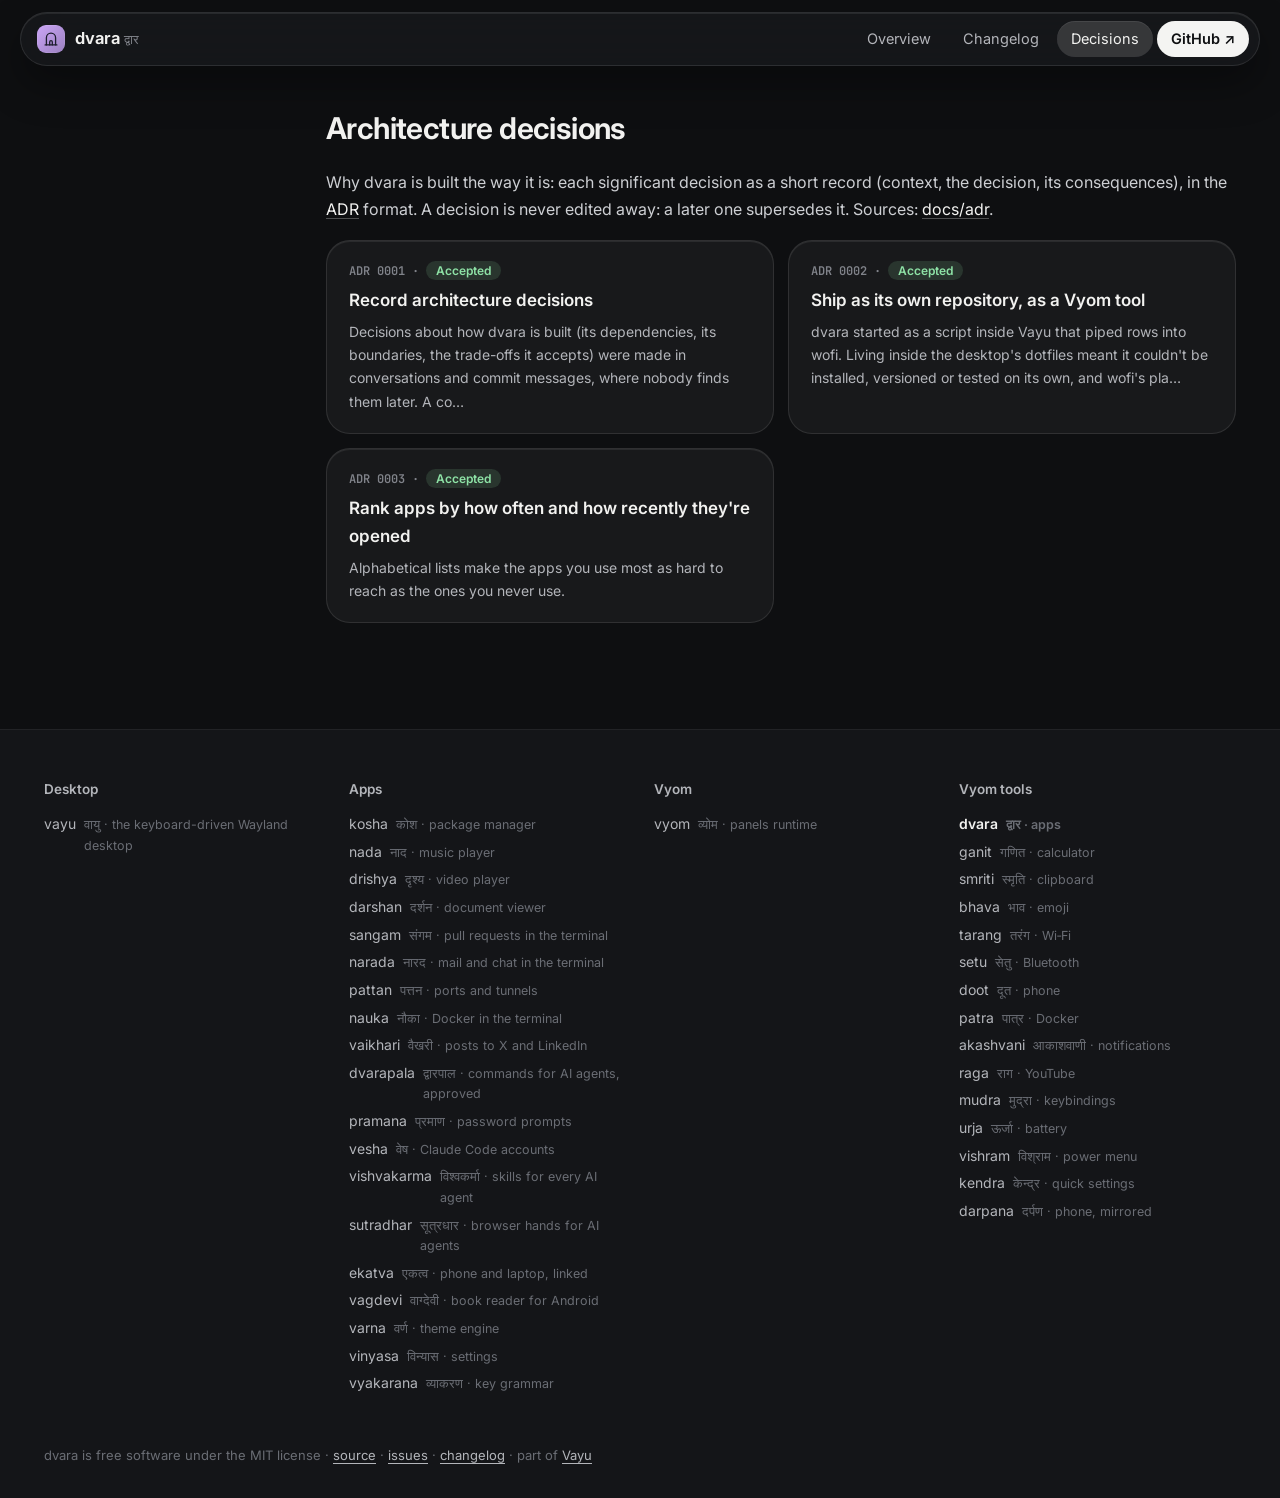
==== commit 30104b35: "Spatial look: graphite glass, round shapes, colour only for meaning Co-Authored-By: Claude Opus 5.5 " ====
--- a/docs/adr/index.html
+++ b/docs/adr/index.html
@@ -7,12 +7,12 @@
 <meta name="description" content="App launcher: a dock of your most-used apps, matched letters highlighted, switch to running apps, app actions, run a command.">
 <meta property="og:title" content="Decisions · dvara">
 <meta property="og:description" content="App launcher: a dock of your most-used apps, matched letters highlighted, switch to running apps, app actions, run a command.">
-<meta name="theme-color" content="#11111b">
+<meta name="theme-color" content="#0e0f11">
 <link rel="icon" href="../assets/logo.svg" type="image/svg+xml">
 <link rel="preconnect" href="https://fonts.googleapis.com">
 <link href="https://fonts.googleapis.com/css2?family=Inter:wght@400;500;600;700;800&family=JetBrains+Mono:wght@400;600&display=swap" rel="stylesheet">
 <link rel="stylesheet" href="../assets/site.css">
-<style>:root{--accent:#cba6f7;--glow:#cba6f733}</style>
+<style>:root{--tool:#c9b6f2;--glow:#c9b6f22e}</style>
 </head>
 <body>
 <header class="top"><div class="in">
--- a/docs/assets/site.css
+++ b/docs/assets/site.css
@@ -0,0 +1,100 @@
+/* Vayu's Spatial look: graphite glass that floats, very round, colour only
+   where it means something. The near-white accent is where you act (links,
+   the main button); the tool's own colour (--tool) is only its signature:
+   the logo's glow, the shloka's line, the release dots. */
+:root{--crust:#0e0f11;--mantle:#141518;--base:#1b1c20;--s0:#2a2c31;--s1:#3a3c42;--ov0:#6a6d74;--ov1:#80838a;
+--sub0:#b3b5ba;--sub1:#cdcfd3;--text:#f2f2f0;--accent:#f4f4f2;--green:#8ee2a6;--peach:#f7b07d;--red:#ff9389;--blue:#93c4ff;
+--glass:rgba(255,255,255,.045);--rim:rgba(255,255,255,.10);--lit:inset 0 1px 0 rgba(255,255,255,.08);
+--ui:"Inter","Segoe UI",system-ui,sans-serif;--mono:"JetBrains Mono","JetBrainsMono Nerd Font",ui-monospace,monospace}
+*{box-sizing:border-box}html{scroll-behavior:smooth;scroll-padding-top:96px}
+body{margin:0;background:var(--crust);color:var(--text);font:16px/1.65 var(--ui);-webkit-font-smoothing:antialiased}
+a{color:var(--accent);text-decoration:underline;text-decoration-color:rgba(244,244,242,.28);text-underline-offset:3px}
+a:hover{text-decoration-color:var(--accent)}
+code{font:.86em var(--mono);background:rgba(255,255,255,.07);padding:.14em .45em;border-radius:7px;color:var(--sub1)}
+img{max-width:100%;height:auto}
+:focus-visible{outline:2px solid var(--accent);outline-offset:3px;border-radius:8px}
+/* nav: a floating glass pill */
+.top{position:sticky;top:12px;z-index:20;padding:0 16px}
+.top .in{max-width:1240px;margin:0 auto;padding:8px 10px 8px 16px;display:flex;align-items:center;gap:22px;
+border-radius:999px;background:rgba(27,28,32,.62);border:1px solid var(--rim);box-shadow:var(--lit),0 18px 40px rgba(0,0,0,.35);
+backdrop-filter:blur(24px) saturate(1.5);-webkit-backdrop-filter:blur(24px) saturate(1.5)}
+.brand{display:flex;align-items:center;gap:10px;font-weight:650;font-size:16.5px;color:var(--text);text-decoration:none}
+.brand img{width:28px;height:28px;border-radius:9px}.brand small{font-weight:500;color:var(--ov1);font-size:13px}
+.top nav{display:flex;gap:4px;margin-left:auto;flex-wrap:wrap}
+.top nav a{color:var(--sub0);padding:6px 14px;border-radius:999px;font-size:14.5px;text-decoration:none}
+.top nav a:hover{background:rgba(255,255,255,.07);color:var(--text)}
+.top nav a.on{background:rgba(255,255,255,.14);color:var(--text);box-shadow:var(--lit)}
+.top nav a.gh{background:var(--accent);color:var(--crust);font-weight:600}.top nav a.gh:hover{background:#fff}
+/* hero: the tool's light in a dark room */
+.hero{position:relative;overflow:hidden;margin-top:-64px;padding-top:64px}
+.hero:before{content:"";position:absolute;inset:-30% -10% auto;height:720px;
+background:radial-gradient(640px 340px at 18% 32%,var(--glow),transparent 70%),radial-gradient(520px 300px at 86% 8%,rgba(255,255,255,.06),transparent 70%);pointer-events:none}
+.hero .in{position:relative;max-width:1240px;margin:0 auto;padding:84px 24px 60px;display:grid;grid-template-columns:minmax(0,1fr) auto;gap:48px;align-items:center}
+.eyebrow{display:inline-flex;align-items:center;gap:8px;font:500 13.5px var(--ui);color:var(--sub1);padding:5px 13px 5px 11px;border-radius:999px;
+background:var(--glass);border:1px solid var(--rim);box-shadow:var(--lit)}
+.eyebrow:before{content:"";width:7px;height:7px;border-radius:50%;background:var(--tool)}
+.hero h1{font-size:clamp(42px,6vw,68px);line-height:1.02;margin:18px 0 8px;letter-spacing:-.035em;font-weight:700}
+.hero .sa{font-size:22px;color:var(--sub1);margin-bottom:22px}.hero .sa span{color:var(--ov1)}
+.hero .shloka{margin:0 0 28px;padding:16px 20px;border-radius:22px;background:var(--glass);border:1px solid var(--rim);box-shadow:var(--lit),inset 3px 0 0 var(--tool);max-width:720px}
+.hero .shloka p{margin:0 0 6px;font-size:18px;line-height:1.6;color:var(--text)}.hero .shloka figcaption{font-size:14px;color:var(--sub0)}.hero .shloka cite{color:var(--ov1);font-style:normal;white-space:nowrap}
+.hero p.lead{font-size:19px;color:var(--sub0);max-width:680px;margin:0 0 28px}
+.cta{display:flex;gap:10px;flex-wrap:wrap}
+.btn{display:inline-flex;align-items:center;gap:8px;padding:11px 20px;border-radius:999px;font-weight:600;font-size:15px;color:var(--text);
+background:rgba(255,255,255,.07);border:1px solid var(--rim);box-shadow:var(--lit);text-decoration:none}
+.btn:hover{background:rgba(255,255,255,.12)}
+.btn.primary{background:var(--accent);color:var(--crust);border-color:transparent;box-shadow:none}.btn.primary:hover{background:#fff}
+.hero .logo{width:184px;height:184px;filter:drop-shadow(0 28px 56px var(--glow))}
+.meta{display:flex;gap:18px;flex-wrap:wrap;margin-top:24px;color:var(--ov1);font-size:14px}.meta b{color:var(--sub1);font-weight:600}
+/* layout */
+.wrap{max-width:1240px;margin:0 auto;padding:44px 24px 88px;display:grid;grid-template-columns:230px minmax(0,1fr);gap:52px}
+.toc{position:sticky;top:96px;align-self:start;max-height:calc(100vh - 116px);overflow:auto;font-size:14px;padding-right:6px}
+.toc b{display:block;font-size:13px;font-weight:600;color:var(--ov1);margin:0 0 10px 12px}
+.toc a{display:block;color:var(--sub0);padding:5px 12px;border-radius:12px;text-decoration:none}
+.toc a.l3{padding-left:24px;font-size:13px;color:var(--ov1)}
+.toc a:hover{color:var(--text);background:rgba(255,255,255,.04)}
+.toc a.on{color:var(--text);background:rgba(255,255,255,.09);box-shadow:var(--lit)}
+article{min-width:0}
+article h2{font-size:30px;letter-spacing:-.02em;margin:60px 0 14px;padding-top:6px;font-weight:650}
+article h2:first-child{margin-top:0}
+article h3{font-size:20px;margin:34px 0 10px;font-weight:600}article h4{font-size:16px;margin:24px 0 8px;color:var(--sub1)}
+article p,article li{color:var(--sub1)}
+article .anchor{opacity:0;margin-left:-22px;width:22px;display:inline-block;color:var(--ov0);text-decoration:none}
+article h2:hover .anchor,article h3:hover .anchor{opacity:1}
+article ul,article ol{padding-left:22px}article li{margin:5px 0}
+article img{border-radius:22px;border:1px solid var(--rim);box-shadow:0 24px 60px rgba(0,0,0,.35)}
+article p[align=center]{text-align:center}article p[align=center] img{margin:6px 0}
+article blockquote{margin:22px 0;padding:16px 22px;background:var(--glass);border:1px solid var(--rim);box-shadow:var(--lit);border-radius:22px}
+article blockquote p{margin:0;color:var(--sub0)}
+pre.code{position:relative;background:rgba(0,0,0,.28);border:1px solid var(--rim);box-shadow:var(--lit);border-radius:20px;padding:18px 20px;overflow:auto;font:13.5px/1.65 var(--mono);color:var(--sub1)}
+pre.code code{background:none;padding:0;font-size:inherit;color:inherit}
+pre.code .copy{position:absolute;top:10px;right:10px;font:600 12px var(--ui);padding:5px 12px;border-radius:999px;border:0;background:rgba(255,255,255,.1);color:var(--text);cursor:pointer;opacity:0;transition:opacity .15s}
+pre.code:hover .copy,pre.code .copy:focus-visible{opacity:1}
+.table{overflow:auto;margin:16px 0;border:1px solid var(--rim);border-radius:20px;background:var(--glass);box-shadow:var(--lit)}
+table{border-collapse:collapse;width:100%;font-size:14.5px}
+th{text-align:left;color:var(--sub1);font-weight:600;padding:11px 16px;border-bottom:1px solid var(--rim);background:rgba(255,255,255,.03)}
+td{padding:10px 16px;border-bottom:1px solid rgba(255,255,255,.06);color:var(--sub1);vertical-align:top}tr:last-child td{border-bottom:0}
+td code{white-space:nowrap}
+/* changelog */
+.release{position:relative;padding:0 0 10px 30px;border-left:1px solid var(--s1);margin-left:6px}
+.release:before{content:"";position:absolute;left:-6px;top:11px;width:11px;height:11px;border-radius:50%;background:var(--tool);box-shadow:0 0 0 4px var(--crust)}
+.release h2{margin-top:0;font-size:24px}.release h2 .date{font:500 14px var(--mono);color:var(--ov1);margin-left:10px}
+.release .tag{font:600 12px var(--mono);padding:2px 10px;border-radius:999px;background:rgba(255,255,255,.08);color:var(--text);margin-left:8px;vertical-align:3px}
+/* adr */
+.cards{display:grid;grid-template-columns:repeat(auto-fill,minmax(300px,1fr));gap:14px;margin:18px 0}
+.card{display:block;background:var(--glass);border:1px solid var(--rim);box-shadow:var(--lit);border-radius:24px;padding:20px 22px;color:var(--text);text-decoration:none;transition:background .15s,border-color .15s}
+.card:hover{background:rgba(255,255,255,.075);border-color:rgba(255,255,255,.2)}
+.card .n{font:600 12px var(--mono);color:var(--ov1)}.card h3{margin:6px 0 6px;font-size:17px}.card p{margin:0;color:var(--sub0);font-size:14px}
+.status{display:inline-block;font:600 12px var(--ui);padding:2px 10px;border-radius:999px;background:rgba(142,226,166,.14);color:var(--green)}
+.status.superseded,.status.deprecated{background:rgba(247,176,125,.14);color:var(--peach)}.status.proposed{background:rgba(147,196,255,.14);color:var(--blue)}
+/* footer */
+footer{border-top:1px solid rgba(255,255,255,.06);background:var(--mantle)}
+footer .in{max-width:1240px;margin:0 auto;padding:48px 24px;display:grid;grid-template-columns:repeat(auto-fit,minmax(200px,1fr));gap:28px}
+footer h4{margin:0 0 10px;font-size:13.5px;font-weight:600;color:var(--sub0)}
+footer a{display:flex;gap:8px;align-items:baseline;color:var(--sub0);font-size:14px;padding:2px 0;text-decoration:none}footer a:hover{color:var(--text)}footer a span{color:var(--ov0);font-size:12.5px}
+footer a.me{color:var(--text);font-weight:600}
+footer .bottom{max-width:1240px;margin:0 auto;padding:0 24px 32px;color:var(--ov0);font-size:13px}
+footer .bottom a{display:inline;padding:0;font-size:13px;text-decoration:underline}
+@media(max-width:900px){.wrap{grid-template-columns:1fr}.toc{display:none}.hero .in{grid-template-columns:1fr}.hero .logo{width:112px;height:112px;order:-1}
+.top nav a:not(.gh){padding:6px 9px}}
+@media(max-width:560px){.top{padding:0 10px}.top .in{gap:10px;padding-left:12px}.brand small{display:none}.top nav a.hide{display:none}.hero .in{padding:52px 16px 36px}.wrap{padding:28px 16px 64px}}
+@media(prefers-reduced-motion:reduce){html{scroll-behavior:auto}*{transition:none!important}}
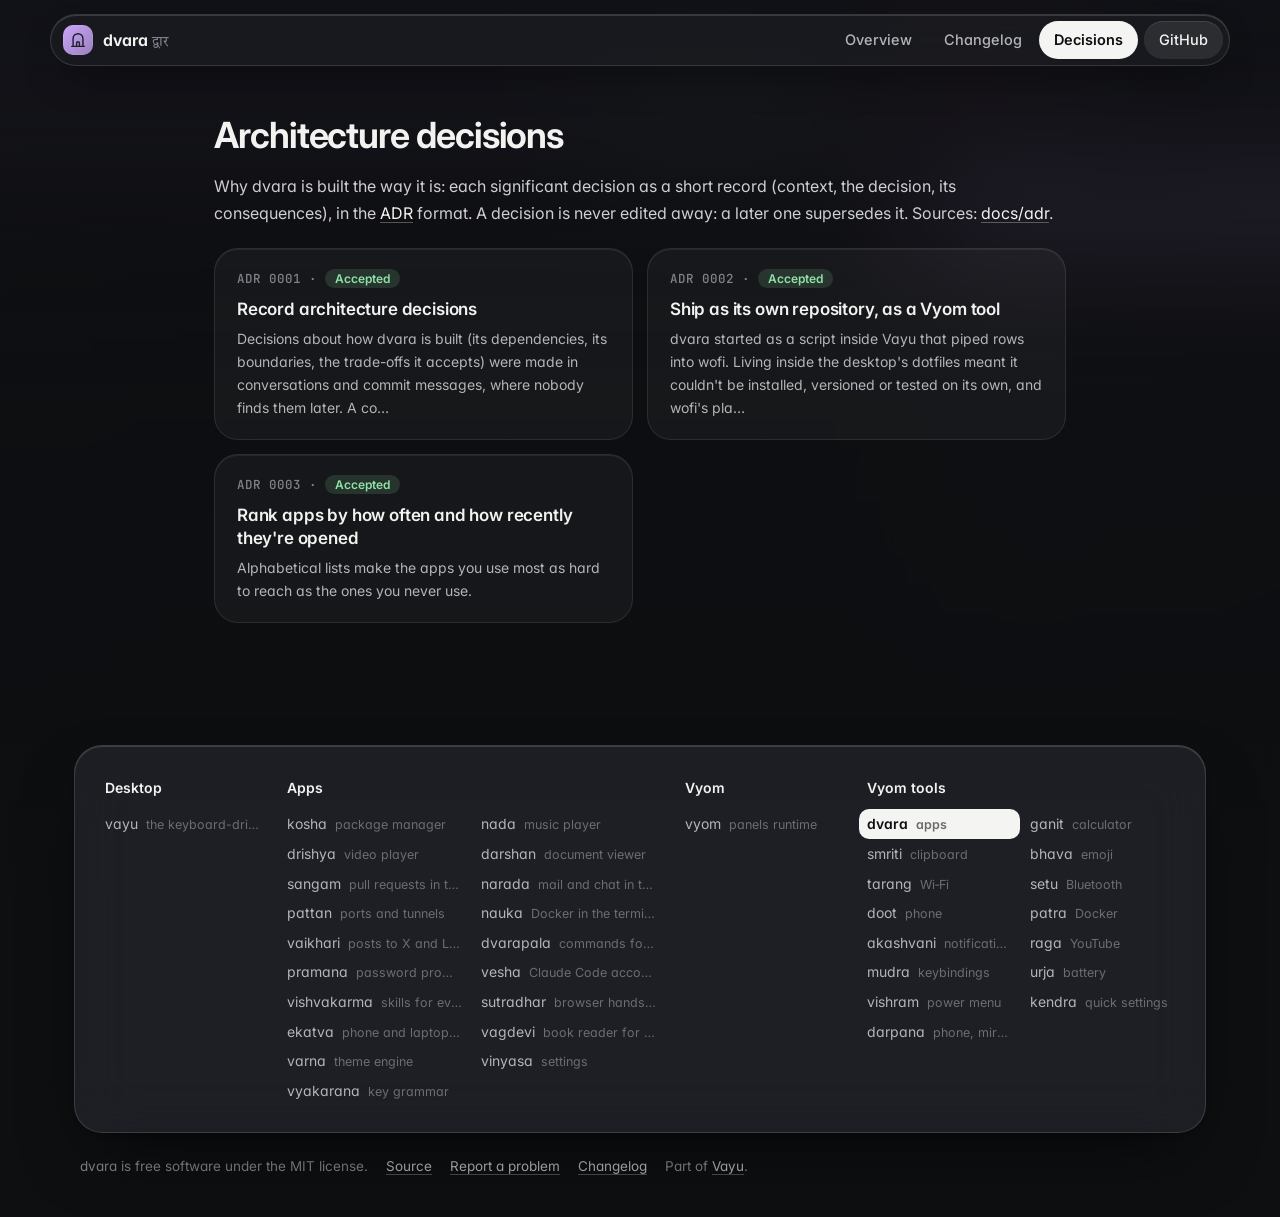
==== commit b685fceb: "Website: closer to Vayu's own Spatial site The tool's screenshot blurred behind the page, a centred " ====
--- a/docs/adr/index.html
+++ b/docs/adr/index.html
@@ -10,23 +10,25 @@
 <meta name="theme-color" content="#0e0f11">
 <link rel="icon" href="../assets/logo.svg" type="image/svg+xml">
 <link rel="preconnect" href="https://fonts.googleapis.com">
-<link href="https://fonts.googleapis.com/css2?family=Inter:wght@400;500;600;700;800&family=JetBrains+Mono:wght@400;600&display=swap" rel="stylesheet">
+<link rel="preconnect" href="https://fonts.gstatic.com" crossorigin>
+<link href="https://fonts.googleapis.com/css2?family=Inter:wght@400;500;600;700&family=JetBrains+Mono:wght@400;500;600&family=Tiro+Devanagari+Sanskrit&display=swap" rel="stylesheet">
 <link rel="stylesheet" href="../assets/site.css">
-<style>:root{--tool:#c9b6f2;--glow:#c9b6f22e}</style>
+<style>:root{--tool:#c9b6f2}.backdrop:before{background-image:url("../assets/screenshots/dvara.png")}</style>
 </head>
-<body>
+<body class="sub">
+<div class="backdrop" aria-hidden="true"></div>
 <header class="top"><div class="in">
 <a class="brand" href="../index.html"><img src="../assets/logo.svg" alt=""><span>dvara <small>द्वार</small></span></a>
-<nav><a href="../index.html" class="">Overview</a><a href="../changelog.html" class="">Changelog</a><a href="../adr/index.html" class="on hide">Decisions</a><a class="gh" href="https://github.com/Theyashsawarkar/dvara">GitHub ↗</a></nav></div></header>
+<nav><a href="../index.html" class="">Overview</a><a href="../changelog.html" class="">Changelog</a><a href="../adr/index.html" class="on hide">Decisions</a><a class="gh" href="https://github.com/Theyashsawarkar/dvara">GitHub</a></nav></div></header>
 
-<div class="wrap"><aside class="toc"></aside><article>
+<div class="wrap solo"><article>
 <h2>Architecture decisions</h2><p>Why dvara is built the way it is: each significant decision as a short record (context, the decision, its consequences), in the <a href="https://cognitect.com/blog/2011/11/15/documenting-architecture-decisions">ADR</a> format. A decision is never edited away: a later one supersedes it. Sources: <a href="https://github.com/Theyashsawarkar/dvara/tree/main/docs/adr">docs/adr</a>.</p><div class="cards"><a class="card" href="0001-record-architecture-decisions.html"><div class="n">ADR 0001 · <span class="status accepted">Accepted</span></div><h3>Record architecture decisions</h3><p>Decisions about how dvara is built (its dependencies, its boundaries, the trade-offs it accepts) were made in conversations and commit messages, where nobody finds them later. A co…</p></a><a class="card" href="0002-own-repository-as-a-vyom-tool.html"><div class="n">ADR 0002 · <span class="status accepted">Accepted</span></div><h3>Ship as its own repository, as a Vyom tool</h3><p>dvara started as a script inside Vayu that piped rows into wofi. Living inside the desktop&#x27;s dotfiles meant it couldn&#x27;t be installed, versioned or tested on its own, and wofi&#x27;s pla…</p></a><a class="card" href="0003-rank-by-frecency.html"><div class="n">ADR 0003 · <span class="status accepted">Accepted</span></div><h3>Rank apps by how often and how recently they&#x27;re opened</h3><p>Alphabetical lists make the apps you use most as hard to reach as the ones you never use.</p></a></div>
 </article></div>
-<footer><div class="in"><div><h4>Desktop</h4><a href="https://vayu.theyashsawarkar.dev/" class="">vayu <span>वायु · the keyboard-driven Wayland desktop</span></a></div><div><h4>Apps</h4><a href="https://kosha.theyashsawarkar.dev/" class="">kosha <span>कोश · package manager</span></a><a href="https://nada.theyashsawarkar.dev/" class="">nada <span>नाद · music player</span></a><a href="https://drishya.theyashsawarkar.dev/" class="">drishya <span>दृश्य · video player</span></a><a href="https://darshan.theyashsawarkar.dev/" class="">darshan <span>दर्शन · document viewer</span></a><a href="https://sangam.theyashsawarkar.dev/" class="">sangam <span>संगम · pull requests in the terminal</span></a><a href="https://narada.theyashsawarkar.dev/" class="">narada <span>नारद · mail and chat in the terminal</span></a><a href="https://pattan.theyashsawarkar.dev/" class="">pattan <span>पत्तन · ports and tunnels</span></a><a href="https://nauka.theyashsawarkar.dev/" class="">nauka <span>नौका · Docker in the terminal</span></a><a href="https://vaikhari.theyashsawarkar.dev/" class="">vaikhari <span>वैखरी · posts to X and LinkedIn</span></a><a href="https://dvarapala.theyashsawarkar.dev/" class="">dvarapala <span>द्वारपाल · commands for AI agents, approved</span></a><a href="https://pramana.theyashsawarkar.dev/" class="">pramana <span>प्रमाण · password prompts</span></a><a href="https://vesha.theyashsawarkar.dev/" class="">vesha <span>वेष · Claude Code accounts</span></a><a href="https://vishvakarma.theyashsawarkar.dev/" class="">vishvakarma <span>विश्वकर्मा · skills for every AI agent</span></a><a href="https://sutradhar.theyashsawarkar.dev/" class="">sutradhar <span>सूत्रधार · browser hands for AI agents</span></a><a href="https://ekatva.theyashsawarkar.dev/" class="">ekatva <span>एकत्व · phone and laptop, linked</span></a><a href="https://vagdevi.theyashsawarkar.dev/" class="">vagdevi <span>वाग्देवी · book reader for Android</span></a><a href="https://varna.theyashsawarkar.dev/" class="">varna <span>वर्ण · theme engine</span></a><a href="https://vinyasa.theyashsawarkar.dev/" class="">vinyasa <span>विन्यास · settings</span></a><a href="https://vyakarana.theyashsawarkar.dev/" class="">vyakarana <span>व्याकरण · key grammar</span></a></div><div><h4>Vyom</h4><a href="https://vyom.theyashsawarkar.dev/" class="">vyom <span>व्योम · panels runtime</span></a></div><div><h4>Vyom tools</h4><a href="https://dvara.theyashsawarkar.dev/" class="me">dvara <span>द्वार · apps</span></a><a href="https://ganit.theyashsawarkar.dev/" class="">ganit <span>गणित · calculator</span></a><a href="https://smriti.theyashsawarkar.dev/" class="">smriti <span>स्मृति · clipboard</span></a><a href="https://bhava.theyashsawarkar.dev/" class="">bhava <span>भाव · emoji</span></a><a href="https://tarang.theyashsawarkar.dev/" class="">tarang <span>तरंग · Wi‑Fi</span></a><a href="https://setu.theyashsawarkar.dev/" class="">setu <span>सेतु · Bluetooth</span></a><a href="https://doot.theyashsawarkar.dev/" class="">doot <span>दूत · phone</span></a><a href="https://patra.theyashsawarkar.dev/" class="">patra <span>पात्र · Docker</span></a><a href="https://akashvani.theyashsawarkar.dev/" class="">akashvani <span>आकाशवाणी · notifications</span></a><a href="https://raga.theyashsawarkar.dev/" class="">raga <span>राग · YouTube</span></a><a href="https://mudra.theyashsawarkar.dev/" class="">mudra <span>मुद्रा · keybindings</span></a><a href="https://urja.theyashsawarkar.dev/" class="">urja <span>ऊर्जा · battery</span></a><a href="https://vishram.theyashsawarkar.dev/" class="">vishram <span>विश्राम · power menu</span></a><a href="https://kendra.theyashsawarkar.dev/" class="">kendra <span>केन्द्र · quick settings</span></a><a href="https://darpana.theyashsawarkar.dev/" class="">darpana <span>दर्पण · phone, mirrored</span></a></div></div>
-<div class="bottom">dvara is free software under the MIT license · <a href="https://github.com/Theyashsawarkar/dvara">source</a> · <a href="https://github.com/Theyashsawarkar/dvara/issues">issues</a> · <a href="../changelog.html">changelog</a> · part of <a href="https://vayu.theyashsawarkar.dev/">Vayu</a></div></footer>
+<footer><div class="in glass"><div class=""><h4>Desktop</h4><div class="list"><a href="https://vayu.theyashsawarkar.dev/" class="">vayu <span>the keyboard-driven Wayland desktop</span></a></div></div><div class="g2"><h4>Apps</h4><div class="list"><a href="https://kosha.theyashsawarkar.dev/" class="">kosha <span>package manager</span></a><a href="https://nada.theyashsawarkar.dev/" class="">nada <span>music player</span></a><a href="https://drishya.theyashsawarkar.dev/" class="">drishya <span>video player</span></a><a href="https://darshan.theyashsawarkar.dev/" class="">darshan <span>document viewer</span></a><a href="https://sangam.theyashsawarkar.dev/" class="">sangam <span>pull requests in the terminal</span></a><a href="https://narada.theyashsawarkar.dev/" class="">narada <span>mail and chat in the terminal</span></a><a href="https://pattan.theyashsawarkar.dev/" class="">pattan <span>ports and tunnels</span></a><a href="https://nauka.theyashsawarkar.dev/" class="">nauka <span>Docker in the terminal</span></a><a href="https://vaikhari.theyashsawarkar.dev/" class="">vaikhari <span>posts to X and LinkedIn</span></a><a href="https://dvarapala.theyashsawarkar.dev/" class="">dvarapala <span>commands for AI agents, approved</span></a><a href="https://pramana.theyashsawarkar.dev/" class="">pramana <span>password prompts</span></a><a href="https://vesha.theyashsawarkar.dev/" class="">vesha <span>Claude Code accounts</span></a><a href="https://vishvakarma.theyashsawarkar.dev/" class="">vishvakarma <span>skills for every AI agent</span></a><a href="https://sutradhar.theyashsawarkar.dev/" class="">sutradhar <span>browser hands for AI agents</span></a><a href="https://ekatva.theyashsawarkar.dev/" class="">ekatva <span>phone and laptop, linked</span></a><a href="https://vagdevi.theyashsawarkar.dev/" class="">vagdevi <span>book reader for Android</span></a><a href="https://varna.theyashsawarkar.dev/" class="">varna <span>theme engine</span></a><a href="https://vinyasa.theyashsawarkar.dev/" class="">vinyasa <span>settings</span></a><a href="https://vyakarana.theyashsawarkar.dev/" class="">vyakarana <span>key grammar</span></a></div></div><div class=""><h4>Vyom</h4><div class="list"><a href="https://vyom.theyashsawarkar.dev/" class="">vyom <span>panels runtime</span></a></div></div><div class="g2"><h4>Vyom tools</h4><div class="list"><a href="https://dvara.theyashsawarkar.dev/" class="me" aria-current="page">dvara <span>apps</span></a><a href="https://ganit.theyashsawarkar.dev/" class="">ganit <span>calculator</span></a><a href="https://smriti.theyashsawarkar.dev/" class="">smriti <span>clipboard</span></a><a href="https://bhava.theyashsawarkar.dev/" class="">bhava <span>emoji</span></a><a href="https://tarang.theyashsawarkar.dev/" class="">tarang <span>Wi‑Fi</span></a><a href="https://setu.theyashsawarkar.dev/" class="">setu <span>Bluetooth</span></a><a href="https://doot.theyashsawarkar.dev/" class="">doot <span>phone</span></a><a href="https://patra.theyashsawarkar.dev/" class="">patra <span>Docker</span></a><a href="https://akashvani.theyashsawarkar.dev/" class="">akashvani <span>notifications</span></a><a href="https://raga.theyashsawarkar.dev/" class="">raga <span>YouTube</span></a><a href="https://mudra.theyashsawarkar.dev/" class="">mudra <span>keybindings</span></a><a href="https://urja.theyashsawarkar.dev/" class="">urja <span>battery</span></a><a href="https://vishram.theyashsawarkar.dev/" class="">vishram <span>power menu</span></a><a href="https://kendra.theyashsawarkar.dev/" class="">kendra <span>quick settings</span></a><a href="https://darpana.theyashsawarkar.dev/" class="">darpana <span>phone, mirrored</span></a></div></div></div>
+<div class="bottom"><span>dvara is free software under the MIT license.</span><a href="https://github.com/Theyashsawarkar/dvara">Source</a><a href="https://github.com/Theyashsawarkar/dvara/issues">Report a problem</a><a href="../changelog.html">Changelog</a><span>Part of <a href="https://vayu.theyashsawarkar.dev/">Vayu</a>.</span></div></footer>
 <script>
-document.querySelectorAll('pre.code').forEach(p=>{const b=document.createElement('button');b.className='copy';b.textContent='Copy';
-b.onclick=()=>{navigator.clipboard.writeText(p.innerText.replace(/^Copy/,'')).then(()=>{b.textContent='Copied';setTimeout(()=>b.textContent='Copy',1200)})};p.appendChild(b)});
+document.querySelectorAll('pre.code').forEach(p=>{const b=document.createElement('button');b.className='copy';b.type='button';b.textContent='Copy';
+b.onclick=()=>{navigator.clipboard.writeText(p.querySelector('code').innerText).then(()=>{b.textContent='Copied';b.classList.add('done');setTimeout(()=>{b.textContent='Copy';b.classList.remove('done')},1400)})};p.appendChild(b)});
 const links=[...document.querySelectorAll('.toc a')];if(links.length){const hs=links.map(a=>document.getElementById(a.hash.slice(1))).filter(Boolean);
 const on=()=>{let cur=hs[0];for(const h of hs){if(h.getBoundingClientRect().top<120)cur=h}links.forEach(a=>a.classList.toggle('on',cur&&a.hash==='#'+cur.id))};
 addEventListener('scroll',on,{passive:true});on()}
--- a/docs/assets/site.css
+++ b/docs/assets/site.css
@@ -1,100 +1,131 @@
-/* Vayu's Spatial look: graphite glass that floats, very round, colour only
-   where it means something. The near-white accent is where you act (links,
-   the main button); the tool's own colour (--tool) is only its signature:
-   the logo's glow, the shloka's line, the release dots. */
+/* Vayu's Spatial look (the same as vayu.theyashsawarkar.dev): graphite
+   glass floating over the tool's own screenshot, blurred far out of focus;
+   very round; where you are is a near-white pill or brighter glass; no
+   glows; colour only where it means something. The tool's own colour
+   (--tool) is only its signature: the release dots. */
 :root{--crust:#0e0f11;--mantle:#141518;--base:#1b1c20;--s0:#2a2c31;--s1:#3a3c42;--ov0:#6a6d74;--ov1:#80838a;
---sub0:#b3b5ba;--sub1:#cdcfd3;--text:#f2f2f0;--accent:#f4f4f2;--green:#8ee2a6;--peach:#f7b07d;--red:#ff9389;--blue:#93c4ff;
---glass:rgba(255,255,255,.045);--rim:rgba(255,255,255,.10);--lit:inset 0 1px 0 rgba(255,255,255,.08);
---ui:"Inter","Segoe UI",system-ui,sans-serif;--mono:"JetBrains Mono","JetBrainsMono Nerd Font",ui-monospace,monospace}
+--sub0:#b3b5ba;--sub1:#cdcfd3;--text:#f2f2f0;--accent:#f4f4f2;--green:#8ee2a6;--peach:#f7b07d;--red:#ff9389;--blue:#93c4ff;--yellow:#f3d47f;
+--glass:rgba(52,54,60,.44);--hi:rgba(255,255,255,.09);--rim:rgba(255,255,255,.13);--lit:inset 0 1px 0 rgba(255,255,255,.15);
+--float:0 30px 70px -24px rgba(0,0,0,.7),0 2px 6px rgba(0,0,0,.25);--blur:blur(28px) saturate(160%);
+--ui:"Inter","Adwaita Sans",system-ui,sans-serif;--mono:"JetBrains Mono","JetBrainsMono Nerd Font",ui-monospace,monospace;
+--sa:"Tiro Devanagari Sanskrit","Noto Serif Devanagari",serif;color-scheme:dark}
 *{box-sizing:border-box}html{scroll-behavior:smooth;scroll-padding-top:96px}
-body{margin:0;background:var(--crust);color:var(--text);font:16px/1.65 var(--ui);-webkit-font-smoothing:antialiased}
-a{color:var(--accent);text-decoration:underline;text-decoration-color:rgba(244,244,242,.28);text-underline-offset:3px}
-a:hover{text-decoration-color:var(--accent)}
+body{margin:0;min-height:100vh;background:var(--crust);color:var(--text);font:16px/1.65 var(--ui);-webkit-font-smoothing:antialiased;font-feature-settings:"cv11","ss01"}
+/* the backdrop: the tool's screenshot, out of focus, fading to graphite */
+.backdrop{position:fixed;inset:0;z-index:-1;overflow:hidden;pointer-events:none}
+.backdrop:before{content:"";position:absolute;inset:-12%;background:center/cover no-repeat;filter:blur(64px) saturate(1.25) brightness(.62);transform:translateZ(0)}
+.backdrop:after{content:"";position:absolute;inset:0;background:linear-gradient(to bottom,rgba(14,15,17,.25),rgba(14,15,17,.8) 60%,var(--crust))}
+.backdrop.none:before{background:radial-gradient(60% 50% at 50% 0%,color-mix(in srgb,var(--tool) 22%,transparent),transparent 70%);filter:none}
+.sub .backdrop:after{background:linear-gradient(to bottom,rgba(14,15,17,.55),rgba(14,15,17,.93) 45%,var(--crust))}
+a{color:var(--accent);text-decoration:underline;text-decoration-color:rgba(244,244,242,.3);text-underline-offset:3px}
+a:hover{text-decoration-color:currentColor}
 code{font:.86em var(--mono);background:rgba(255,255,255,.07);padding:.14em .45em;border-radius:7px;color:var(--sub1)}
+kbd{display:inline-block;min-width:1.7em;padding:.05em .45em;font:500 .8em/1.6 var(--mono);text-align:center;color:var(--text);background:rgba(255,255,255,.08);border:1px solid rgba(255,255,255,.14);border-bottom-width:2px;border-radius:8px}
 img{max-width:100%;height:auto}
-:focus-visible{outline:2px solid var(--accent);outline-offset:3px;border-radius:8px}
-/* nav: a floating glass pill */
-.top{position:sticky;top:12px;z-index:20;padding:0 16px}
-.top .in{max-width:1240px;margin:0 auto;padding:8px 10px 8px 16px;display:flex;align-items:center;gap:22px;
-border-radius:999px;background:rgba(27,28,32,.62);border:1px solid var(--rim);box-shadow:var(--lit),0 18px 40px rgba(0,0,0,.35);
-backdrop-filter:blur(24px) saturate(1.5);-webkit-backdrop-filter:blur(24px) saturate(1.5)}
-.brand{display:flex;align-items:center;gap:10px;font-weight:650;font-size:16.5px;color:var(--text);text-decoration:none}
-.brand img{width:28px;height:28px;border-radius:9px}.brand small{font-weight:500;color:var(--ov1);font-size:13px}
-.top nav{display:flex;gap:4px;margin-left:auto;flex-wrap:wrap}
-.top nav a{color:var(--sub0);padding:6px 14px;border-radius:999px;font-size:14.5px;text-decoration:none}
-.top nav a:hover{background:rgba(255,255,255,.07);color:var(--text)}
-.top nav a.on{background:rgba(255,255,255,.14);color:var(--text);box-shadow:var(--lit)}
-.top nav a.gh{background:var(--accent);color:var(--crust);font-weight:600}.top nav a.gh:hover{background:#fff}
-/* hero: the tool's light in a dark room */
-.hero{position:relative;overflow:hidden;margin-top:-64px;padding-top:64px}
-.hero:before{content:"";position:absolute;inset:-30% -10% auto;height:720px;
-background:radial-gradient(640px 340px at 18% 32%,var(--glow),transparent 70%),radial-gradient(520px 300px at 86% 8%,rgba(255,255,255,.06),transparent 70%);pointer-events:none}
-.hero .in{position:relative;max-width:1240px;margin:0 auto;padding:84px 24px 60px;display:grid;grid-template-columns:minmax(0,1fr) auto;gap:48px;align-items:center}
-.eyebrow{display:inline-flex;align-items:center;gap:8px;font:500 13.5px var(--ui);color:var(--sub1);padding:5px 13px 5px 11px;border-radius:999px;
-background:var(--glass);border:1px solid var(--rim);box-shadow:var(--lit)}
-.eyebrow:before{content:"";width:7px;height:7px;border-radius:50%;background:var(--tool)}
-.hero h1{font-size:clamp(42px,6vw,68px);line-height:1.02;margin:18px 0 8px;letter-spacing:-.035em;font-weight:700}
-.hero .sa{font-size:22px;color:var(--sub1);margin-bottom:22px}.hero .sa span{color:var(--ov1)}
-.hero .shloka{margin:0 0 28px;padding:16px 20px;border-radius:22px;background:var(--glass);border:1px solid var(--rim);box-shadow:var(--lit),inset 3px 0 0 var(--tool);max-width:720px}
-.hero .shloka p{margin:0 0 6px;font-size:18px;line-height:1.6;color:var(--text)}.hero .shloka figcaption{font-size:14px;color:var(--sub0)}.hero .shloka cite{color:var(--ov1);font-style:normal;white-space:nowrap}
-.hero p.lead{font-size:19px;color:var(--sub0);max-width:680px;margin:0 0 28px}
-.cta{display:flex;gap:10px;flex-wrap:wrap}
-.btn{display:inline-flex;align-items:center;gap:8px;padding:11px 20px;border-radius:999px;font-weight:600;font-size:15px;color:var(--text);
-background:rgba(255,255,255,.07);border:1px solid var(--rim);box-shadow:var(--lit);text-decoration:none}
-.btn:hover{background:rgba(255,255,255,.12)}
-.btn.primary{background:var(--accent);color:var(--crust);border-color:transparent;box-shadow:none}.btn.primary:hover{background:#fff}
-.hero .logo{width:184px;height:184px;filter:drop-shadow(0 28px 56px var(--glow))}
-.meta{display:flex;gap:18px;flex-wrap:wrap;margin-top:24px;color:var(--ov1);font-size:14px}.meta b{color:var(--sub1);font-weight:600}
-/* layout */
-.wrap{max-width:1240px;margin:0 auto;padding:44px 24px 88px;display:grid;grid-template-columns:230px minmax(0,1fr);gap:52px}
-.toc{position:sticky;top:96px;align-self:start;max-height:calc(100vh - 116px);overflow:auto;font-size:14px;padding-right:6px}
-.toc b{display:block;font-size:13px;font-weight:600;color:var(--ov1);margin:0 0 10px 12px}
-.toc a{display:block;color:var(--sub0);padding:5px 12px;border-radius:12px;text-decoration:none}
-.toc a.l3{padding-left:24px;font-size:13px;color:var(--ov1)}
-.toc a:hover{color:var(--text);background:rgba(255,255,255,.04)}
-.toc a.on{color:var(--text);background:rgba(255,255,255,.09);box-shadow:var(--lit)}
-article{min-width:0}
-article h2{font-size:30px;letter-spacing:-.02em;margin:60px 0 14px;padding-top:6px;font-weight:650}
-article h2:first-child{margin-top:0}
-article h3{font-size:20px;margin:34px 0 10px;font-weight:600}article h4{font-size:16px;margin:24px 0 8px;color:var(--sub1)}
-article p,article li{color:var(--sub1)}
+:focus-visible{outline:2px solid var(--accent);outline-offset:3px;border-radius:10px}
+.glass{background:var(--glass);-webkit-backdrop-filter:var(--blur);backdrop-filter:var(--blur);border:1px solid var(--rim);box-shadow:var(--lit),var(--float)}
+/* nav: a floating glass capsule; the page you're on is the near-white pill */
+.top{position:sticky;top:0;z-index:20;padding:14px 24px 0}
+.top .in{max-width:1180px;margin:0 auto;padding:6px 6px 6px 10px;display:flex;align-items:center;gap:18px;border-radius:999px;
+background:rgba(30,31,35,.62);-webkit-backdrop-filter:var(--blur);backdrop-filter:var(--blur);border:1px solid var(--rim);box-shadow:var(--lit),0 18px 40px -18px rgba(0,0,0,.7)}
+.brand{display:flex;align-items:center;gap:10px;font-weight:650;font-size:16px;color:var(--text);text-decoration:none;padding:2px 6px 2px 2px;border-radius:999px}
+.brand img{width:30px;height:30px;border-radius:10px}.brand small{font:400 14px var(--sa);color:var(--ov1)}
+.top nav{display:flex;gap:2px;margin-left:auto}
+.top nav a{color:var(--sub0);padding:7px 15px;border-radius:999px;font-size:14.5px;font-weight:500;text-decoration:none;white-space:nowrap;transition:background-color .15s,color .15s}
+.top nav a:hover{background:rgba(255,255,255,.08);color:var(--text)}
+.top nav a.on{background:var(--accent);color:var(--crust);font-weight:600}
+.top nav a.gh{color:var(--text);background:rgba(255,255,255,.09);box-shadow:inset 0 1px 0 rgba(255,255,255,.1);margin-left:4px}.top nav a.gh:hover{background:rgba(255,255,255,.15)}
+/* hero: the logo, the name, the verse, then the tool itself */
+.hero{max-width:860px;margin:0 auto;padding:76px 24px 0;text-align:center}
+.hero .logo{width:104px;height:104px;border-radius:28px;box-shadow:0 26px 50px -18px rgba(0,0,0,.8),0 0 0 1px rgba(255,255,255,.08)}
+.hero h1{font-size:clamp(46px,7vw,76px);line-height:1;margin:26px 0 10px;letter-spacing:-.04em;font-weight:700}
+.hero .sa{font-size:16px;color:var(--sub0)}.hero .sa b{font:400 21px var(--sa);color:var(--sub1);margin-right:6px}.hero .sa i{font-style:normal;color:var(--ov1)}
+.hero p.lead{font-size:19.5px;line-height:1.55;color:var(--sub1);max-width:34em;margin:22px auto 0;text-wrap:pretty}
+.hero .shloka{margin:34px auto 0;max-width:600px}
+.hero .shloka p{margin:0;font:400 21px/1.55 var(--sa);color:var(--text)}
+.hero .shloka figcaption{margin-top:10px;font-size:14.5px;color:var(--sub0);text-wrap:pretty}.hero .shloka cite{display:block;margin-top:2px;color:var(--ov1);font-style:normal;font-size:13px}
+.cta{display:flex;gap:10px;flex-wrap:wrap;justify-content:center;margin-top:32px}
+.btn{display:inline-flex;align-items:center;gap:8px;padding:12px 22px;border-radius:999px;font-weight:600;font-size:15px;color:var(--text);
+background:rgba(255,255,255,.08);border:1px solid var(--rim);box-shadow:var(--lit);-webkit-backdrop-filter:var(--blur);backdrop-filter:var(--blur);text-decoration:none;transition:background-color .15s}
+.btn:hover{background:rgba(255,255,255,.14)}
+.btn.primary{background:var(--accent);color:var(--crust);border-color:transparent;box-shadow:0 10px 30px -12px rgba(0,0,0,.6)}.btn.primary:hover{background:#fff}
+.meta{display:flex;gap:6px;flex-wrap:wrap;justify-content:center;margin-top:20px;font-size:13.5px;color:var(--ov1)}
+.meta span{padding:4px 12px;border-radius:999px;border:1px solid rgba(255,255,255,.09)}.meta b{color:var(--sub1);font-weight:600}
+.shot{max-width:1180px;margin:56px auto 0;padding:0 24px;display:flex;gap:22px;justify-content:center;align-items:flex-start}
+.shot img{display:block;border-radius:26px;border:1px solid var(--rim);background:var(--base);box-shadow:0 0 0 6px rgba(255,255,255,.04),0 50px 110px -30px rgba(0,0,0,.85)}
+.shot.many img{flex:1 1 0;min-width:0;max-width:300px;border-radius:30px}
+.shot figcaption{display:none}
+/* layout: a glass "On this page" panel beside the article */
+.wrap{max-width:1180px;margin:0 auto;padding:72px 24px 40px;display:grid;grid-template-columns:240px minmax(0,1fr);gap:56px}
+.sub .wrap{padding-top:48px}
+.wrap.solo{grid-template-columns:minmax(0,1fr);max-width:900px}.wrap.solo article{max-width:none}
+.adrmeta+h2{border-top:0;padding-top:0;margin-top:10px;font-size:36px;letter-spacing:-.03em}
+article>h2:first-child{font-size:36px;letter-spacing:-.03em}
+.toc{position:sticky;top:92px;align-self:start;max-height:calc(100vh - 112px);overflow:auto;scrollbar-width:thin;scrollbar-color:rgba(255,255,255,.15) transparent;
+padding:14px 8px 10px;border-radius:24px;background:rgba(30,31,35,.6);-webkit-backdrop-filter:var(--blur);backdrop-filter:var(--blur);border:1px solid var(--rim);box-shadow:var(--lit),0 24px 50px -24px rgba(0,0,0,.7)}
+.toc:empty{display:none}
+.toc b{display:block;font-size:13px;font-weight:600;color:var(--ov1);margin:0 12px 6px}
+.toc a{display:block;color:var(--sub0);padding:6px 12px;border-radius:14px;font-size:13.5px;line-height:1.4;text-decoration:none;transition:background-color .15s,color .15s}
+.toc a.l3{padding:4px 12px 4px 24px;font-size:12.5px;color:var(--ov1)}
+.toc a:hover{color:var(--text);background:rgba(255,255,255,.06)}
+.toc a.on{color:var(--text);background:rgba(255,255,255,.11);box-shadow:inset 0 1px 0 rgba(255,255,255,.12),inset 0 0 0 1px rgba(255,255,255,.08)}
+article{min-width:0;max-width:820px}
+article h2{font-size:28px;line-height:1.2;letter-spacing:-.022em;margin:64px 0 14px;padding-top:28px;border-top:1px solid rgba(255,255,255,.08);font-weight:650}
+article>h2:first-child,article>section:first-child h2{margin-top:0;padding-top:0;border-top:0}
+article h3{font-size:19px;margin:34px 0 10px;font-weight:600;letter-spacing:-.01em}article h4{font-size:16px;margin:24px 0 8px;color:var(--sub1)}
+article p,article li{color:var(--sub1);overflow-wrap:anywhere}article strong{color:var(--text);font-weight:600}
 article .anchor{opacity:0;margin-left:-22px;width:22px;display:inline-block;color:var(--ov0);text-decoration:none}
 article h2:hover .anchor,article h3:hover .anchor{opacity:1}
-article ul,article ol{padding-left:22px}article li{margin:5px 0}
-article img{border-radius:22px;border:1px solid var(--rim);box-shadow:0 24px 60px rgba(0,0,0,.35)}
+article ul,article ol{padding-left:22px}article li{margin:5px 0}article li::marker{color:var(--ov0)}
+article img{border-radius:22px;border:1px solid var(--rim);box-shadow:0 30px 70px -28px rgba(0,0,0,.85)}
 article p[align=center]{text-align:center}article p[align=center] img{margin:6px 0}
-article blockquote{margin:22px 0;padding:16px 22px;background:var(--glass);border:1px solid var(--rim);box-shadow:var(--lit);border-radius:22px}
-article blockquote p{margin:0;color:var(--sub0)}
-pre.code{position:relative;background:rgba(0,0,0,.28);border:1px solid var(--rim);box-shadow:var(--lit);border-radius:20px;padding:18px 20px;overflow:auto;font:13.5px/1.65 var(--mono);color:var(--sub1)}
+article blockquote{margin:22px 0;padding:14px 20px;background:rgba(255,255,255,.04);border:1px solid rgba(255,255,255,.08);box-shadow:inset 0 1px 0 rgba(255,255,255,.06);border-radius:20px}
+article blockquote p{margin:.2em 0;color:var(--sub0)}
+pre.code{position:relative;background:rgba(10,11,13,.6);border:1px solid rgba(255,255,255,.08);border-radius:18px;padding:18px 20px;overflow:auto;font:13.5px/1.65 var(--mono);color:var(--sub1)}
 pre.code code{background:none;padding:0;font-size:inherit;color:inherit}
-pre.code .copy{position:absolute;top:10px;right:10px;font:600 12px var(--ui);padding:5px 12px;border-radius:999px;border:0;background:rgba(255,255,255,.1);color:var(--text);cursor:pointer;opacity:0;transition:opacity .15s}
-pre.code:hover .copy,pre.code .copy:focus-visible{opacity:1}
-.table{overflow:auto;margin:16px 0;border:1px solid var(--rim);border-radius:20px;background:var(--glass);box-shadow:var(--lit)}
+pre.code .copy{position:absolute;top:10px;right:10px;font:600 12.5px var(--ui);padding:5px 13px;border-radius:999px;border:1px solid rgba(255,255,255,.12);background:rgba(255,255,255,.08);color:var(--sub1);cursor:pointer;opacity:0;transition:opacity .15s,background-color .15s}
+pre.code:hover .copy,pre.code .copy:focus-visible{opacity:1}pre.code .copy:hover{background:var(--accent);color:var(--crust)}
+pre.code .copy.done{background:var(--green);color:var(--crust);border-color:transparent;opacity:1}
+.table{overflow:auto;margin:18px 0 22px;border:1px solid rgba(255,255,255,.09);border-radius:20px;background:rgba(255,255,255,.035)}
 table{border-collapse:collapse;width:100%;font-size:14.5px}
-th{text-align:left;color:var(--sub1);font-weight:600;padding:11px 16px;border-bottom:1px solid var(--rim);background:rgba(255,255,255,.03)}
-td{padding:10px 16px;border-bottom:1px solid rgba(255,255,255,.06);color:var(--sub1);vertical-align:top}tr:last-child td{border-bottom:0}
+th{text-align:left;color:var(--ov1);font-size:13px;font-weight:600;padding:12px 16px;border-bottom:1px solid rgba(255,255,255,.08);white-space:nowrap}
+td{padding:11px 16px;border-top:1px solid rgba(255,255,255,.05);color:var(--sub1);vertical-align:top}tbody tr:first-child td{border-top:0}
 td code{white-space:nowrap}
-/* changelog */
-.release{position:relative;padding:0 0 10px 30px;border-left:1px solid var(--s1);margin-left:6px}
-.release:before{content:"";position:absolute;left:-6px;top:11px;width:11px;height:11px;border-radius:50%;background:var(--tool);box-shadow:0 0 0 4px var(--crust)}
-.release h2{margin-top:0;font-size:24px}.release h2 .date{font:500 14px var(--mono);color:var(--ov1);margin-left:10px}
-.release .tag{font:600 12px var(--mono);padding:2px 10px;border-radius:999px;background:rgba(255,255,255,.08);color:var(--text);margin-left:8px;vertical-align:3px}
-/* adr */
-.cards{display:grid;grid-template-columns:repeat(auto-fill,minmax(300px,1fr));gap:14px;margin:18px 0}
-.card{display:block;background:var(--glass);border:1px solid var(--rim);box-shadow:var(--lit);border-radius:24px;padding:20px 22px;color:var(--text);text-decoration:none;transition:background .15s,border-color .15s}
-.card:hover{background:rgba(255,255,255,.075);border-color:rgba(255,255,255,.2)}
-.card .n{font:600 12px var(--mono);color:var(--ov1)}.card h3{margin:6px 0 6px;font-size:17px}.card p{margin:0;color:var(--sub0);font-size:14px}
+/* changelog: each release a glass card on a thread */
+.release{position:relative;margin:0 0 18px 22px;padding:22px 26px 10px;border-radius:24px;background:rgba(255,255,255,.035);border:1px solid rgba(255,255,255,.08);box-shadow:inset 0 1px 0 rgba(255,255,255,.07)}
+.release:before{content:"";position:absolute;left:-23px;top:0;bottom:-18px;width:1px;background:rgba(255,255,255,.1)}
+.release:after{content:"";position:absolute;left:-28px;top:30px;width:11px;height:11px;border-radius:50%;background:var(--tool);box-shadow:0 0 0 4px var(--crust)}
+.release:last-child:before{bottom:auto;height:30px}
+.release h2{margin:0 0 6px;padding:0;border:0;font-size:22px;display:flex;align-items:baseline;flex-wrap:wrap;gap:4px 12px}
+.release h2 .date{font:500 13.5px var(--mono);color:var(--ov1)}
+.release .tag{font:600 12.5px var(--ui);padding:3px 11px;border-radius:999px;background:rgba(255,255,255,.08);color:var(--sub1);text-decoration:none;margin-left:auto}
+.release .tag:hover{background:rgba(255,255,255,.14);color:var(--text)}
+.release h3{font-size:15px;color:var(--sub0);margin:18px 0 6px}
+/* decisions */
+.cards{display:grid;grid-template-columns:repeat(auto-fill,minmax(min(300px,100%),1fr));gap:14px;margin:22px 0}
+.card{display:block;background:rgba(255,255,255,.04);border:1px solid rgba(255,255,255,.09);box-shadow:inset 0 1px 0 rgba(255,255,255,.07);border-radius:24px;padding:20px 22px;color:var(--text);text-decoration:none;transition:background-color .15s,border-color .15s}
+.card:hover{background:var(--hi);border-color:rgba(255,255,255,.18)}
+.card .n{font:500 12.5px var(--mono);color:var(--ov1);display:flex;gap:8px;align-items:center}.card h3{margin:10px 0 6px;font-size:17px;line-height:1.35}.card p{margin:0;color:var(--sub0);font-size:14px}
 .status{display:inline-block;font:600 12px var(--ui);padding:2px 10px;border-radius:999px;background:rgba(142,226,166,.14);color:var(--green)}
 .status.superseded,.status.deprecated{background:rgba(247,176,125,.14);color:var(--peach)}.status.proposed{background:rgba(147,196,255,.14);color:var(--blue)}
-/* footer */
-footer{border-top:1px solid rgba(255,255,255,.06);background:var(--mantle)}
-footer .in{max-width:1240px;margin:0 auto;padding:48px 24px;display:grid;grid-template-columns:repeat(auto-fit,minmax(200px,1fr));gap:28px}
-footer h4{margin:0 0 10px;font-size:13.5px;font-weight:600;color:var(--sub0)}
-footer a{display:flex;gap:8px;align-items:baseline;color:var(--sub0);font-size:14px;padding:2px 0;text-decoration:none}footer a:hover{color:var(--text)}footer a span{color:var(--ov0);font-size:12.5px}
-footer a.me{color:var(--text);font-weight:600}
-footer .bottom{max-width:1240px;margin:0 auto;padding:0 24px 32px;color:var(--ov0);font-size:13px}
-footer .bottom a{display:inline;padding:0;font-size:13px;text-decoration:underline}
-@media(max-width:900px){.wrap{grid-template-columns:1fr}.toc{display:none}.hero .in{grid-template-columns:1fr}.hero .logo{width:112px;height:112px;order:-1}
-.top nav a:not(.gh){padding:6px 9px}}
-@media(max-width:560px){.top{padding:0 10px}.top .in{gap:10px;padding-left:12px}.brand small{display:none}.top nav a.hide{display:none}.hero .in{padding:52px 16px 36px}.wrap{padding:28px 16px 64px}}
+.adrmeta{display:flex;gap:10px;align-items:center;font:13px var(--mono);color:var(--ov1);margin:0 0 6px}
+.back{display:flex;gap:10px;margin-top:44px}.back a{text-decoration:none}
+/* footer: the family, in one glass panel */
+footer{max-width:1180px;margin:60px auto 0;padding:0 24px 40px}
+footer .in{display:grid;grid-template-columns:1fr 2.4fr 1fr 2fr;gap:28px;padding:30px 30px 26px;border-radius:28px}
+footer h4{margin:0 0 10px;font-size:14px;font-weight:600;color:var(--text)}
+footer .list{display:grid;gap:0 18px}footer .g2 .list{grid-template-columns:1fr 1fr}
+footer a{display:flex;gap:8px;align-items:baseline;color:var(--sub0);font-size:14px;padding:3px 8px;margin:0 -8px;border-radius:10px;text-decoration:none;min-width:0}
+footer a:hover{color:var(--text);background:rgba(255,255,255,.06)}footer a span{color:var(--ov0);font-size:12.5px;white-space:nowrap;overflow:hidden;text-overflow:ellipsis}
+footer a.me{color:var(--crust);background:var(--accent);font-weight:600}footer a.me span{color:rgba(14,15,17,.6)}
+footer .bottom{display:flex;flex-wrap:wrap;gap:6px 18px;padding:22px 6px 0;color:var(--ov1);font-size:13.5px}
+footer .bottom a{display:inline;padding:0;margin:0;font-size:13.5px;color:var(--sub0);text-decoration:underline;text-decoration-color:rgba(255,255,255,.25)}footer .bottom a:hover{background:none}
+@media(max-width:1000px){footer .in{grid-template-columns:1fr 1fr}}
+@media(max-width:900px){.wrap{grid-template-columns:1fr;gap:28px}.toc{display:none}}
+@media(max-width:640px){.top{padding:10px 10px 0}.top .in{gap:6px;padding-left:6px}.brand small,.brand span{display:none}
+.top nav{overflow-x:auto;scrollbar-width:none}.top nav::-webkit-scrollbar{display:none}.top nav a{padding:7px 11px;font-size:14px}.top nav a.hide{display:none}
+.hero{padding:44px 16px 0}.hero .logo{width:84px;height:84px;border-radius:23px}.hero p.lead{font-size:17px}.hero .shloka p{font-size:18.5px}
+.shot{margin-top:36px;padding:0 16px;gap:10px}.shot img{border-radius:16px}.shot.many img{border-radius:18px}
+.wrap{padding:52px 16px 32px}article h2{font-size:23px}.release{margin-left:14px;padding:18px 18px 8px}.release:before{left:-15px}.release:after{left:-20px}
+footer{padding:0 16px 32px}footer .in{grid-template-columns:1fr;padding:22px 20px}footer .g2 .list{grid-template-columns:1fr}}
 @media(prefers-reduced-motion:reduce){html{scroll-behavior:auto}*{transition:none!important}}
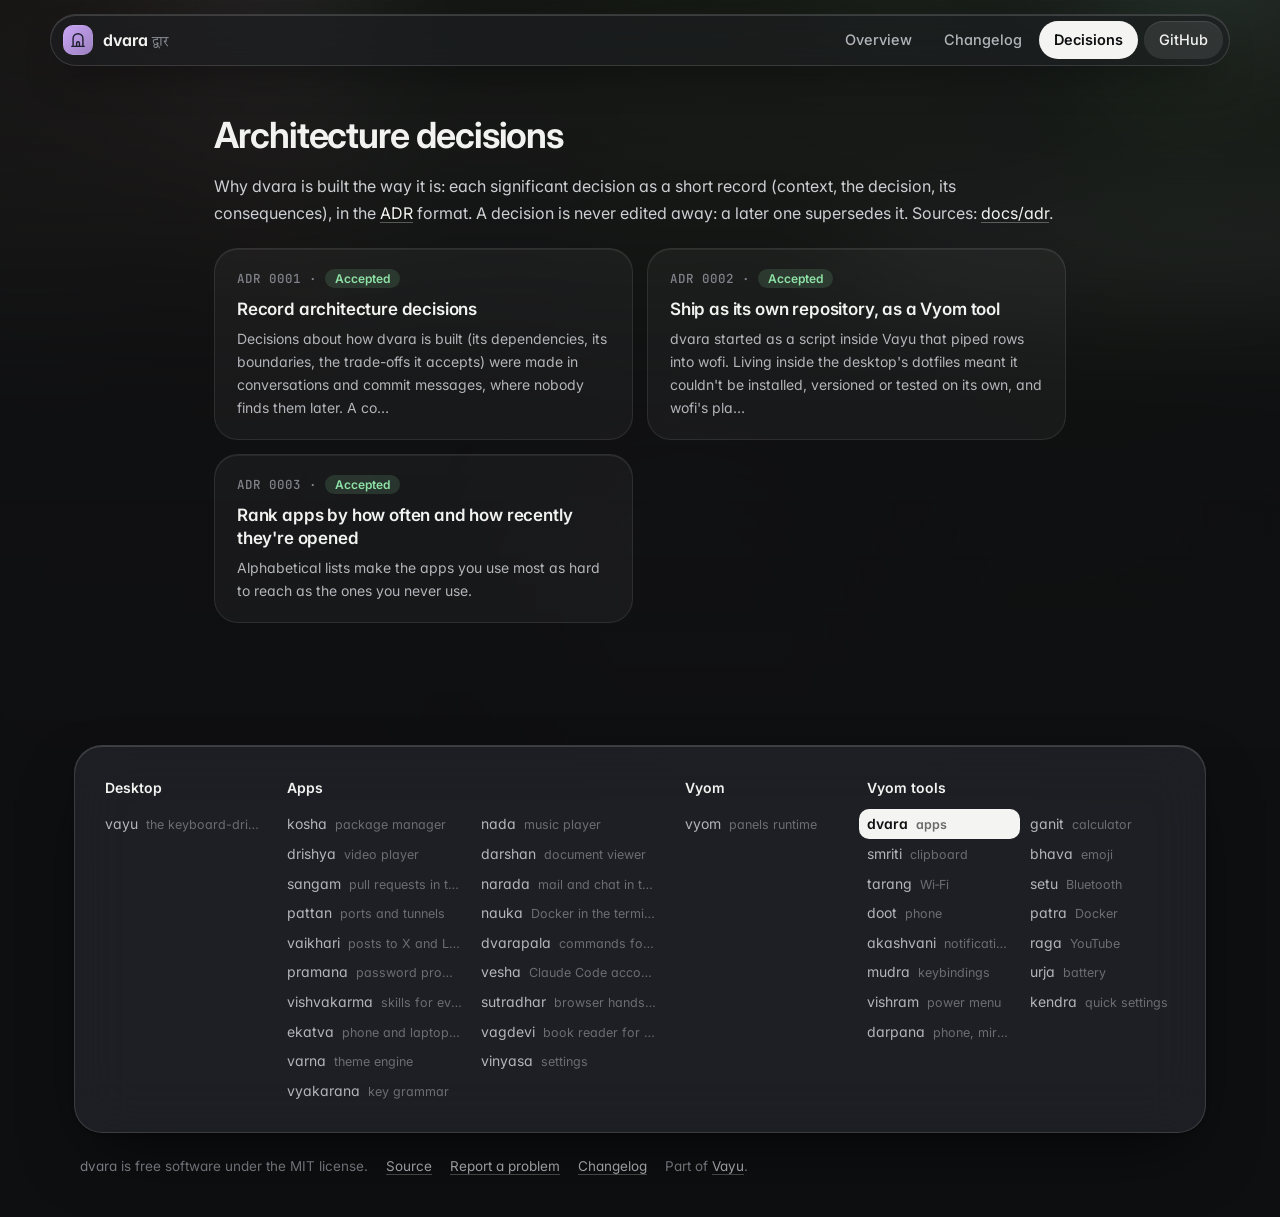
==== commit 018452cb: "New screenshots in the Spatial look, with made-up demo data Co-Authored-By: Claude Opus 5.5 <noreply" ====
--- a/docs/adr/index.html
+++ b/docs/adr/index.html
@@ -13,7 +13,7 @@
 <link rel="preconnect" href="https://fonts.gstatic.com" crossorigin>
 <link href="https://fonts.googleapis.com/css2?family=Inter:wght@400;500;600;700&family=JetBrains+Mono:wght@400;500;600&family=Tiro+Devanagari+Sanskrit&display=swap" rel="stylesheet">
 <link rel="stylesheet" href="../assets/site.css">
-<style>:root{--tool:#c9b6f2}.backdrop:before{background-image:url("../assets/screenshots/dvara.png")}</style>
+<style>:root{--tool:#c9b6f2}.backdrop:before{background-image:url("../assets/screenshots/dvara.webp")}</style>
 </head>
 <body class="sub">
 <div class="backdrop" aria-hidden="true"></div>
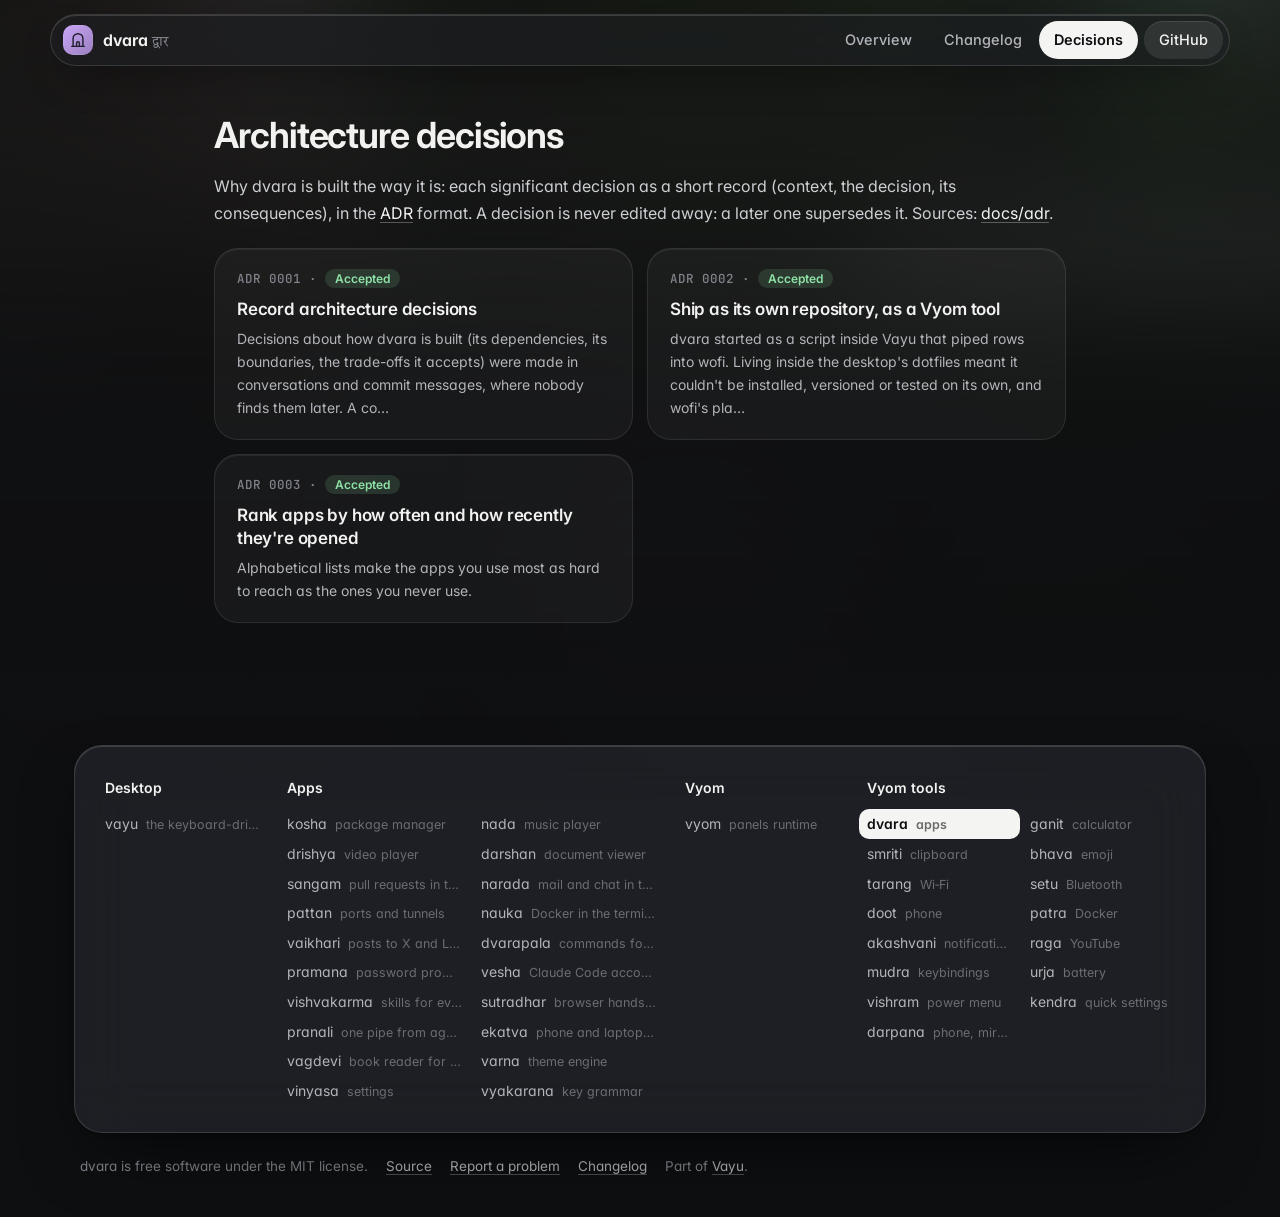
==== commit 37d68e99: "Website: pranali in the family list; build-site.py passes ruff Co-Authored-By: Claude Opus 5.5 <nore" ====
--- a/docs/adr/index.html
+++ b/docs/adr/index.html
@@ -24,7 +24,7 @@
 <div class="wrap solo"><article>
 <h2>Architecture decisions</h2><p>Why dvara is built the way it is: each significant decision as a short record (context, the decision, its consequences), in the <a href="https://cognitect.com/blog/2011/11/15/documenting-architecture-decisions">ADR</a> format. A decision is never edited away: a later one supersedes it. Sources: <a href="https://github.com/Theyashsawarkar/dvara/tree/main/docs/adr">docs/adr</a>.</p><div class="cards"><a class="card" href="0001-record-architecture-decisions.html"><div class="n">ADR 0001 · <span class="status accepted">Accepted</span></div><h3>Record architecture decisions</h3><p>Decisions about how dvara is built (its dependencies, its boundaries, the trade-offs it accepts) were made in conversations and commit messages, where nobody finds them later. A co…</p></a><a class="card" href="0002-own-repository-as-a-vyom-tool.html"><div class="n">ADR 0002 · <span class="status accepted">Accepted</span></div><h3>Ship as its own repository, as a Vyom tool</h3><p>dvara started as a script inside Vayu that piped rows into wofi. Living inside the desktop&#x27;s dotfiles meant it couldn&#x27;t be installed, versioned or tested on its own, and wofi&#x27;s pla…</p></a><a class="card" href="0003-rank-by-frecency.html"><div class="n">ADR 0003 · <span class="status accepted">Accepted</span></div><h3>Rank apps by how often and how recently they&#x27;re opened</h3><p>Alphabetical lists make the apps you use most as hard to reach as the ones you never use.</p></a></div>
 </article></div>
-<footer><div class="in glass"><div class=""><h4>Desktop</h4><div class="list"><a href="https://vayu.theyashsawarkar.dev/" class="">vayu <span>the keyboard-driven Wayland desktop</span></a></div></div><div class="g2"><h4>Apps</h4><div class="list"><a href="https://kosha.theyashsawarkar.dev/" class="">kosha <span>package manager</span></a><a href="https://nada.theyashsawarkar.dev/" class="">nada <span>music player</span></a><a href="https://drishya.theyashsawarkar.dev/" class="">drishya <span>video player</span></a><a href="https://darshan.theyashsawarkar.dev/" class="">darshan <span>document viewer</span></a><a href="https://sangam.theyashsawarkar.dev/" class="">sangam <span>pull requests in the terminal</span></a><a href="https://narada.theyashsawarkar.dev/" class="">narada <span>mail and chat in the terminal</span></a><a href="https://pattan.theyashsawarkar.dev/" class="">pattan <span>ports and tunnels</span></a><a href="https://nauka.theyashsawarkar.dev/" class="">nauka <span>Docker in the terminal</span></a><a href="https://vaikhari.theyashsawarkar.dev/" class="">vaikhari <span>posts to X and LinkedIn</span></a><a href="https://dvarapala.theyashsawarkar.dev/" class="">dvarapala <span>commands for AI agents, approved</span></a><a href="https://pramana.theyashsawarkar.dev/" class="">pramana <span>password prompts</span></a><a href="https://vesha.theyashsawarkar.dev/" class="">vesha <span>Claude Code accounts</span></a><a href="https://vishvakarma.theyashsawarkar.dev/" class="">vishvakarma <span>skills for every AI agent</span></a><a href="https://sutradhar.theyashsawarkar.dev/" class="">sutradhar <span>browser hands for AI agents</span></a><a href="https://ekatva.theyashsawarkar.dev/" class="">ekatva <span>phone and laptop, linked</span></a><a href="https://vagdevi.theyashsawarkar.dev/" class="">vagdevi <span>book reader for Android</span></a><a href="https://varna.theyashsawarkar.dev/" class="">varna <span>theme engine</span></a><a href="https://vinyasa.theyashsawarkar.dev/" class="">vinyasa <span>settings</span></a><a href="https://vyakarana.theyashsawarkar.dev/" class="">vyakarana <span>key grammar</span></a></div></div><div class=""><h4>Vyom</h4><div class="list"><a href="https://vyom.theyashsawarkar.dev/" class="">vyom <span>panels runtime</span></a></div></div><div class="g2"><h4>Vyom tools</h4><div class="list"><a href="https://dvara.theyashsawarkar.dev/" class="me" aria-current="page">dvara <span>apps</span></a><a href="https://ganit.theyashsawarkar.dev/" class="">ganit <span>calculator</span></a><a href="https://smriti.theyashsawarkar.dev/" class="">smriti <span>clipboard</span></a><a href="https://bhava.theyashsawarkar.dev/" class="">bhava <span>emoji</span></a><a href="https://tarang.theyashsawarkar.dev/" class="">tarang <span>Wi‑Fi</span></a><a href="https://setu.theyashsawarkar.dev/" class="">setu <span>Bluetooth</span></a><a href="https://doot.theyashsawarkar.dev/" class="">doot <span>phone</span></a><a href="https://patra.theyashsawarkar.dev/" class="">patra <span>Docker</span></a><a href="https://akashvani.theyashsawarkar.dev/" class="">akashvani <span>notifications</span></a><a href="https://raga.theyashsawarkar.dev/" class="">raga <span>YouTube</span></a><a href="https://mudra.theyashsawarkar.dev/" class="">mudra <span>keybindings</span></a><a href="https://urja.theyashsawarkar.dev/" class="">urja <span>battery</span></a><a href="https://vishram.theyashsawarkar.dev/" class="">vishram <span>power menu</span></a><a href="https://kendra.theyashsawarkar.dev/" class="">kendra <span>quick settings</span></a><a href="https://darpana.theyashsawarkar.dev/" class="">darpana <span>phone, mirrored</span></a></div></div></div>
+<footer><div class="in glass"><div class=""><h4>Desktop</h4><div class="list"><a href="https://vayu.theyashsawarkar.dev/" class="">vayu <span>the keyboard-driven Wayland desktop</span></a></div></div><div class="g2"><h4>Apps</h4><div class="list"><a href="https://kosha.theyashsawarkar.dev/" class="">kosha <span>package manager</span></a><a href="https://nada.theyashsawarkar.dev/" class="">nada <span>music player</span></a><a href="https://drishya.theyashsawarkar.dev/" class="">drishya <span>video player</span></a><a href="https://darshan.theyashsawarkar.dev/" class="">darshan <span>document viewer</span></a><a href="https://sangam.theyashsawarkar.dev/" class="">sangam <span>pull requests in the terminal</span></a><a href="https://narada.theyashsawarkar.dev/" class="">narada <span>mail and chat in the terminal</span></a><a href="https://pattan.theyashsawarkar.dev/" class="">pattan <span>ports and tunnels</span></a><a href="https://nauka.theyashsawarkar.dev/" class="">nauka <span>Docker in the terminal</span></a><a href="https://vaikhari.theyashsawarkar.dev/" class="">vaikhari <span>posts to X and LinkedIn</span></a><a href="https://dvarapala.theyashsawarkar.dev/" class="">dvarapala <span>commands for AI agents, approved</span></a><a href="https://pramana.theyashsawarkar.dev/" class="">pramana <span>password prompts</span></a><a href="https://vesha.theyashsawarkar.dev/" class="">vesha <span>Claude Code accounts</span></a><a href="https://vishvakarma.theyashsawarkar.dev/" class="">vishvakarma <span>skills for every AI agent</span></a><a href="https://sutradhar.theyashsawarkar.dev/" class="">sutradhar <span>browser hands for AI agents</span></a><a href="https://pranali.theyashsawarkar.dev/" class="">pranali <span>one pipe from agents to tools</span></a><a href="https://ekatva.theyashsawarkar.dev/" class="">ekatva <span>phone and laptop, linked</span></a><a href="https://vagdevi.theyashsawarkar.dev/" class="">vagdevi <span>book reader for Android</span></a><a href="https://varna.theyashsawarkar.dev/" class="">varna <span>theme engine</span></a><a href="https://vinyasa.theyashsawarkar.dev/" class="">vinyasa <span>settings</span></a><a href="https://vyakarana.theyashsawarkar.dev/" class="">vyakarana <span>key grammar</span></a></div></div><div class=""><h4>Vyom</h4><div class="list"><a href="https://vyom.theyashsawarkar.dev/" class="">vyom <span>panels runtime</span></a></div></div><div class="g2"><h4>Vyom tools</h4><div class="list"><a href="https://dvara.theyashsawarkar.dev/" class="me" aria-current="page">dvara <span>apps</span></a><a href="https://ganit.theyashsawarkar.dev/" class="">ganit <span>calculator</span></a><a href="https://smriti.theyashsawarkar.dev/" class="">smriti <span>clipboard</span></a><a href="https://bhava.theyashsawarkar.dev/" class="">bhava <span>emoji</span></a><a href="https://tarang.theyashsawarkar.dev/" class="">tarang <span>Wi‑Fi</span></a><a href="https://setu.theyashsawarkar.dev/" class="">setu <span>Bluetooth</span></a><a href="https://doot.theyashsawarkar.dev/" class="">doot <span>phone</span></a><a href="https://patra.theyashsawarkar.dev/" class="">patra <span>Docker</span></a><a href="https://akashvani.theyashsawarkar.dev/" class="">akashvani <span>notifications</span></a><a href="https://raga.theyashsawarkar.dev/" class="">raga <span>YouTube</span></a><a href="https://mudra.theyashsawarkar.dev/" class="">mudra <span>keybindings</span></a><a href="https://urja.theyashsawarkar.dev/" class="">urja <span>battery</span></a><a href="https://vishram.theyashsawarkar.dev/" class="">vishram <span>power menu</span></a><a href="https://kendra.theyashsawarkar.dev/" class="">kendra <span>quick settings</span></a><a href="https://darpana.theyashsawarkar.dev/" class="">darpana <span>phone, mirrored</span></a></div></div></div>
 <div class="bottom"><span>dvara is free software under the MIT license.</span><a href="https://github.com/Theyashsawarkar/dvara">Source</a><a href="https://github.com/Theyashsawarkar/dvara/issues">Report a problem</a><a href="../changelog.html">Changelog</a><span>Part of <a href="https://vayu.theyashsawarkar.dev/">Vayu</a>.</span></div></footer>
 <script>
 document.querySelectorAll('pre.code').forEach(p=>{const b=document.createElement('button');b.className='copy';b.type='button';b.textContent='Copy';
